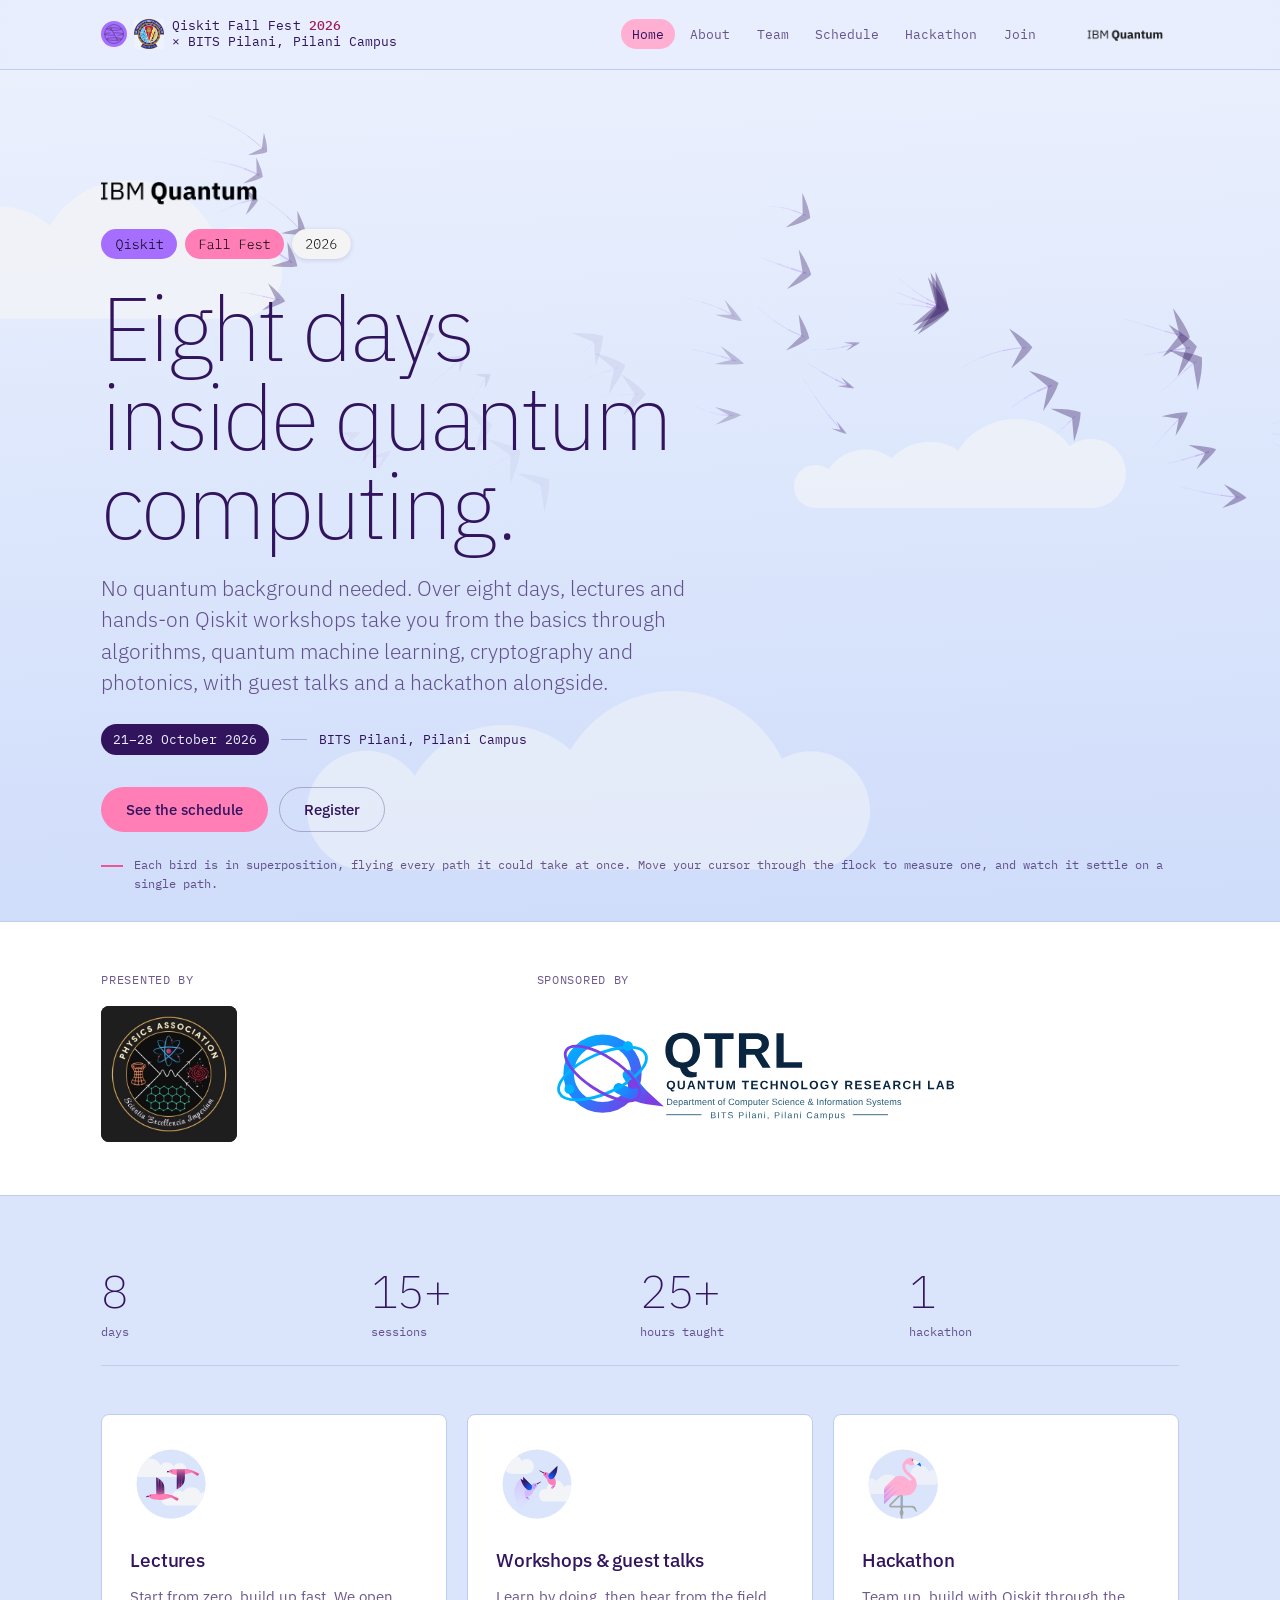
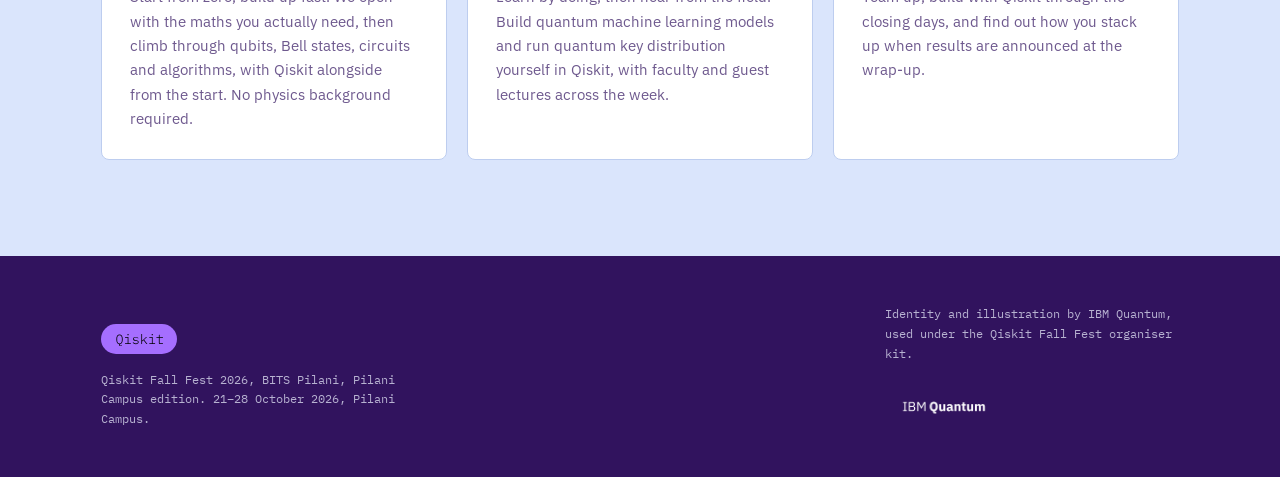
==== index.html @ a62cd5a9 "team grid" ====
<!DOCTYPE html>
<html lang="en">
<head>
  <meta charset="UTF-8">
  <meta name="viewport" content="width=device-width, initial-scale=1.0">
  <title>Qiskit Fall Fest 2026 — BITS Pilani, Pilani Campus, with IBM Quantum</title>
  <meta name="description" content="An eight-day quantum computing programme at BITS Pilani, Pilani Campus. 21–28 October 2026, part of Qiskit Fall Fest 2026 with IBM Quantum.">
  <link rel="icon" href="/stickers/pictogram-purple.svg">
  <link rel="preconnect" href="https://fonts.googleapis.com">
  <link rel="preconnect" href="https://fonts.gstatic.com" crossorigin>
  <link href="https://fonts.googleapis.com/css2?family=IBM+Plex+Sans:wght@200;300;400;500;600&family=IBM+Plex+Mono:wght@400;500&display=swap" rel="stylesheet">
  <link rel="stylesheet" href="style.css">
</head>
<body>

<header class="masthead">
  <div class="masthead-inner">
    <a class="wordmark" href="#" onclick="showTab('home');return false">
      <img src="/stickers/pictogram-purple.svg" alt="" class="wordmark-mark">
      <img src="/brand/bits-pilani-logo.png" alt="BITS Pilani, Pilani Campus" class="wordmark-bits-logo">
      <span class="wordmark-lockup">
        <span>Qiskit Fall Fest <b>2026</b></span>
        <span>× BITS Pilani, Pilani Campus</span>
      </span>
    </a>

    <nav class="tabs" id="tabs" aria-label="Sections">
      <button class="tab is-active" data-tab="home" onclick="showTab('home')">Home</button>
      <button class="tab" data-tab="about" onclick="showTab('about')">About</button>
      <button class="tab" data-tab="team" onclick="showTab('team')">Team</button>
      <button class="tab" data-tab="schedule" onclick="showTab('schedule')">Schedule</button>
      <button class="tab" data-tab="hackathon" onclick="showTab('hackathon')">Hackathon</button>
      <button class="tab" data-tab="join" onclick="showTab('join')">Join</button>
    </nav>

    <div class="masthead-end">
      <img src="/brand/ibm-quantum-dark.png" alt="IBM Quantum" class="ibm-logo">
      <button class="menu-toggle" id="menuToggle" aria-label="Open navigation" aria-expanded="false" onclick="toggleMenu()">
        <span></span><span></span><span></span>
      </button>
    </div>
  </div>
</header>

<main>

<!-- ─────────────  HOME  ───────────── -->
<section id="tab-home" class="tab-panel is-active">

  <div class="sky">
    <canvas id="flock" aria-hidden="true"></canvas>
    <img src="/stickers/cloud1.svg" alt="" class="cloud cloud-a">
    <img src="/stickers/cloud2.svg" alt="" class="cloud cloud-b">
    <img src="/stickers/cloud1.svg" alt="" class="cloud cloud-c">

    <div class="hero">
      <div class="hero-ibm-logo">
        <img src="/brand/ibm-quantum-dark.png" alt="IBM Quantum">
      </div>
      <div class="pill-row">
        <img src="/stickers/pill-qiskit-purple.svg" alt="Qiskit" class="pill-sticker">
        <img src="/stickers/pill-fallfest-magenta.svg" alt="Fall Fest" class="pill-sticker">
        <img src="/stickers/pill-2026.svg" alt="2026" class="pill-sticker pill-light">
      </div>

      <h1 class="hero-title">Eight days<br>inside quantum<br>computing.</h1>

      <p class="hero-lead">No quantum background needed. Over eight days, lectures and hands-on Qiskit workshops take you from the basics through algorithms, quantum machine learning, cryptography and photonics, with guest talks and a hackathon alongside.</p>

      <p class="hero-meta">
        <span class="date-range">21–28 October 2026</span>
        <span class="meta-sep"></span>
        BITS Pilani, Pilani Campus
      </p>

      <div class="hero-actions">
        <button class="btn btn-primary" onclick="showTab('schedule')">See the schedule</button>
        <button class="btn btn-ghost" onclick="showTab('join')">Register</button>
      </div>
    </div>

    <p class="flock-caption">
      <span class="flock-caption-key" aria-hidden="true"></span>
     Each bird is in superposition, flying every path it could take at once. Move your cursor through the flock to measure one, and watch it settle on a single path.
    </p>
  </div>

  <section class="partner-band" aria-label="Event partners">
    <div class="wrap partner-grid">
      <div class="partner">
        <p class="partner-label">Presented by</p>
        <div class="partner-physics-logo">
          <img src="/brand/physics-association.jpg" alt="Physics Association" loading="lazy">
        </div>
      </div>
      <div class="partner">
        <p class="partner-label">Sponsored by</p>
        <img class="partner-qtrl-logo" src="/brand/qtrl-logo.svg" alt="Quantum Technology Research Lab, BITS Pilani, Pilani Campus" loading="lazy">
      </div>
    </div>
  </section>

  <div class="wrap">
    <div class="counts">
      <div class="count"><b>8</b><span>days</span></div>
      <div class="count"><b>15+</b><span>sessions</span></div>
      <div class="count"><b>25+</b><span>hours taught</span></div>
      <div class="count"><b>1</b><span>hackathon</span></div>
    </div>

    <div class="strands">
      <article class="strand">
        <img src="/stickers/bird-pair.svg" alt="" class="strand-medallion">
        <h3>Lectures</h3>
        <p>Start from zero, build up fast. We open with the maths you actually need, then climb through qubits, Bell states, circuits and algorithms, with Qiskit alongside from the start. No physics background required.<p>

        </article>
      <article class="strand">
        <img src="/stickers/bird-hummingbirds.svg" alt="" class="strand-medallion">
        <h3>Workshops &amp; guest talks</h3>
        <p>Learn by doing, then hear from the field. Build quantum machine learning models and run quantum key distribution yourself in Qiskit, with faculty and guest lectures across the week.</p></article>
      <article class="strand">
        <img src="/stickers/bird-flamingo.svg" alt="" class="strand-medallion">
        <h3>Hackathon</h3>
        <p>Team up, build with Qiskit through the closing days, and find out how you stack up when results are announced at the wrap-up.</p>
      </article>
    </div>
  </div>
</section>

<!-- ─────────────  ABOUT  ───────────── -->
<section id="tab-about" class="tab-panel">
  <div class="wrap">
    <div class="page-head">
      <p class="eyebrow">About</p>
      <h2>A university-run week inside a global festival.</h2>
      <p class="page-lead">Qiskit Fall Fest is an annual season of student-run quantum computing events on campuses around the world, supported by IBM Quantum. This is the BITS Pilani, Pilani Campus edition.</p>
    </div>

    <div class="prose-duo">
      <article class="panel">
        <p class="panel-tag">The festival</p>
        <h3>What is Qiskit Fall Fest?</h3>
        <p>Every autumn, student organisers at universities around the world run their own quantum computing events, with support from IBM Quantum: workshops, lectures and hackathons built on shared teaching materials and a shared identity.</p>
        <p>There’s no single central event. Each campus designs its own programme, so ours is shaped around what BITS Pilani students want to learn and who’s here to teach it.</p>
      </article>

      <article class="panel">
        <p class="panel-tag">The host</p>
        <h3>Why Pilani</h3>
        <p>Quantum computing sits where physics, electronics and computer science meet, and so does our campus. The week is taught by students with hands-on Qiskit experience, alongside BITS faculty and guest speakers.<p>
        <p>It’s written for undergraduates who are new to quantum. We start from the prerequisites, so you don’t need a physics background. Basic Python helps, and that’s all you need.</p>
      </article>
    </div>

    <div class="syllabus">
      <p class="panel-tag">What the week covers</p>
      <h3>Six threads, in order</h3>
      <ul class="thread-list">
        <li><span class="thread-name">Foundations</span><span class="thread-detail"><strong>The toolkit, minus the intimidation:</strong> Linear algebra, probability and statistics, and the core ideas of quantum mechanics, taught from scratch, with Qiskit set up and ready to go.</span></li>
<li><span class="thread-name">Qubits</span><span class="thread-detail"><strong>Meet the qubit:</strong> Superposition, measurement and single-qubit gates, then entanglement through Bell states, with your first circuits built in Qiskit.</span></li>
<li><span class="thread-name">Circuits &amp; algorithms</span><span class="thread-detail"><strong>From gates to algorithms:</strong> Build multi-qubit circuits gate by gate, then see how interference delivers quantum speedups in Grover's search and other core algorithms.</span></li>
<li><span class="thread-name">Variational &amp; QML</span><span class="thread-detail"><strong>Where quantum meets machine learning:</strong> Train variational quantum circuits, learn how data is encoded into qubits, then build and test quantum classifiers in a hands-on QML workshop.</span></li>
<li><span class="thread-name">Cryptography</span><span class="thread-detail"><strong>From RSA to quantum-safe:</strong> Understand classical cryptography and why quantum computers threaten it, then implement BB84 quantum key distribution yourself and watch it catch an eavesdropper.</span></li>
<li><span class="thread-name">Photonics</span><span class="thread-detail"><strong>Computing with light:</strong> See how photons carry qubits, how beam splitters and interferometers perform quantum operations, and where photonic hardware and quantum networks are headed.</span></li>
      </ul>
    </div>

    <figure class="keyart">
      <img src="/illustrations/keyart-untitled.svg" alt="Qiskit Fall Fest 2026 key art: flat-illustrated birds in flight across a pale sky">
      <figcaption>Qiskit Fall Fest 2026 key art, IBM Quantum.</figcaption>
    </figure>
  </div>
</section>

<!-- ─────────────  TEAM  ───────────── -->
<section id="tab-team" class="tab-panel">
  <div class="wrap">
    <div class="page-head">
      <p class="eyebrow">Team</p>
      <h2>The people making Fall Fest happen.</h2>
      <p class="page-lead">Meet the student team behind Qiskit Fall Fest at BITS Pilani, Pilani Campus.</p>
    </div>

    <div class="team-grid" aria-label="Organising team">
      <article class="team-card">
        <div class="team-photo-frame"><img class="team-photo" src="/brand/team-gaurav-p-naidu.png" alt="Gaurav P. Naidu"></div>
        <div class="team-card-info"><h3>Gaurav P. Naidu</h3><a href="https://www.linkedin.com/in/gaurav-p-naidu/" target="_blank" rel="noopener noreferrer" aria-label="View Gaurav P. Naidu on LinkedIn">LinkedIn</a></div>
      </article>
      <article class="team-card">
        <div class="team-photo-frame"><img class="team-photo team-photo-portrait" src="/brand/team-shashank-yammanuru.png" alt="Shashank Yammanuru"></div>
        <div class="team-card-info"><h3>Shashank Yammanuru</h3><a href="https://www.linkedin.com/in/shashank-yammanuru/" target="_blank" rel="noopener noreferrer" aria-label="View Shashank Yammanuru on LinkedIn">LinkedIn</a></div>
      </article>
      <article class="team-card">
        <div class="team-photo-frame"><img class="team-photo" src="/brand/team-shreyash-jena.png" alt="Shreyash Jena"></div>
        <div class="team-card-info"><h3>Shreyash Jena</h3><a href="https://www.linkedin.com/in/shreyash-jena-a10ba02a9/" target="_blank" rel="noopener noreferrer" aria-label="View Shreyash Jena on LinkedIn">LinkedIn</a></div>
      </article>
      <article class="team-card">
        <div class="team-photo-frame"><img class="team-photo" src="/brand/team-aditya-singh.png" alt="Aditya Singh"></div>
        <div class="team-card-info"><h3>Aditya Singh</h3><a href="https://www.linkedin.com/in/aditya-singh-6b002026a/" target="_blank" rel="noopener noreferrer" aria-label="View Aditya Singh on LinkedIn">LinkedIn</a></div>
      </article>
      <article class="team-card">
        <div class="team-photo-frame"><img class="team-photo team-photo-soham" src="/brand/team-soham-punatar.png" alt="Soham Punatar"></div>
        <div class="team-card-info"><h3>Soham Punatar</h3><a href="https://www.linkedin.com/in/soham-punatar-161aa33b3/" target="_blank" rel="noopener noreferrer" aria-label="View Soham Punatar on LinkedIn">LinkedIn</a></div>
      </article>
      <article class="team-card">
        <div class="team-photo-frame"><img class="team-photo team-photo-pramit" src="/brand/team-pramit-p.jpeg" alt="Pramit P."></div>
        <div class="team-card-info"><h3>Pramit P.</h3><a href="https://www.linkedin.com/in/pramit-p-8404a4264/" target="_blank" rel="noopener noreferrer" aria-label="View Pramit P. on LinkedIn">LinkedIn</a></div>
      </article>
    </div>
  </div>
</section>

<!-- ─────────────  SCHEDULE  ───────────── -->
<section id="tab-schedule" class="tab-panel">
  <div class="wrap">
    <div class="page-head">
      <p class="eyebrow">Schedule</p>
      <h2>Eight days, 21 to 28 October.</h2>
    </div>

    <div class="legend">
      <span class="legend-item" data-kind="lecture">Lecture</span>
      <span class="legend-item" data-kind="workshop">Workshop</span>
      <span class="legend-item" data-kind="guest">Guest lecture</span>
      <span class="legend-item" data-kind="milestone">Milestone</span>
    </div>

    <ol class="days" id="days"></ol>

    <p class="footnote">Session times within each day will be published closer to the event. Total teaching time: 29 hours across 18 sessions.</p>
  </div>
</section>

<!-- ─────────────  HACKATHON  ───────────── -->
<section id="tab-hackathon" class="tab-panel">
  <div class="wrap">
    <div class="page-head">
      <p class="eyebrow">Hackathon</p>
      <h2>You build with what the week taught you.</h2>
      <p class="page-lead">The hackathon is the last thread of the programme, not a separate contest. It is briefed once the teaching is nearly done, and judged on the final day.</p>
    </div>

    <div class="hack-arc">
      <div class="arc-step">
        <h3 style="font-size: 1.75rem; font-weight: 700;">Briefing</h3>
      </div>
      <div class="arc-step">
        <h3 style="font-size: 1.75rem; font-weight: 700;">Build</h3>
      </div>
      <div class="arc-step">
        <h3 style="font-size: 1.75rem; font-weight: 700;">Results</h3>
      </div>
    </div>
<div class="readiness" style="display: flex; flex-direction: row; align-items: center; gap: 24px; width: 100%; box-sizing: border-box; background: #ffffff; border-radius: 12px; padding: 24px;">

  <img src="/stickers/tile-loop.svg" alt="" class="readiness-tile" style="width: 160px; height: auto; flex-shrink: 0;">
  
 <div class="readiness-body" style="padding: 0; flex-grow: 1;">
    <p class="tba" style="color: #2e1065; margin: 0; border-left: 4px solid #f43f5e; padding-left: 16px; font-size: 1.15rem; line-height: 1.5; font-weight: 350;">
      Team size, tracks and prizes are set by the organising committee and will be announced with the problem statements.
    </p>
  </div>
</div>
  </div>
</section>

<!-- ─────────────  JOIN  ───────────── -->
<section id="tab-join" class="tab-panel">
  <div class="wrap join-announcement">
    <p class="join-kicker">Join Qiskit Fall Fest 2026</p>
    <h2>Registrations<br><span>will open soon.</span></h2>
  </div>
</section>

</main>

<footer class="footer">
  <div class="wrap footer-inner">
    <div class="footer-block">
      <img src="/stickers/pill-qiskit-purple.svg" alt="Qiskit" class="footer-pill">
      <p>Qiskit Fall Fest 2026, BITS Pilani, Pilani Campus edition. 21–28 October 2026, Pilani Campus.</p>
    </div>
    <div class="footer-block footer-credit">
      <p>Identity and illustration by IBM Quantum, used under the Qiskit Fall Fest organiser kit.</p>
      <img src="/brand/ibm-quantum-dark.png" alt="IBM Quantum" class="footer-ibm">
    </div>
  </div>
</footer>

<script src="app.js"></script>
</body>
</html>
---- style.css ----
/* ============================================================
   Qiskit Fall Fest 2026 — BITS Pilani edition
   Palette and type taken from the official 2026 organiser kit:
   colours sampled from the key art SVGs, typefaces from
   Qiskit_Fall-Fest_2026_Template.pptx (IBM Plex Sans Light / Plex Mono).
   ============================================================ */

:root {
  /* sky */
  --sky-high:   #EBF0FD;
  --sky:        #DAE5FC;
  --haze:       #BDCDEF;
  --haze-deep:  #9DAEDE;
  /* ink */
  --ink:        #31135E;
  --ink-mid:    #4A1D8B;
  --ink-soft:   rgba(49, 19, 94, 0.70);
  --ink-faint:  rgba(49, 19, 94, 0.28);
  /* accents */
  --magenta:      #FF7EB6;
  --magenta-deep: #EE5396;
  --magenta-ink:  #9F1853;   /* Carbon magenta-70: AA-safe for small text */
  --magenta-pale: #FFAFD2;
  --purple:       #A56EFF;
  --purple-deep:  #8B3FFC;
  --purple-ink:   #6929C4;   /* Carbon purple-70: AA-safe for small text */
  --purple-pale:  #D4BBFF;
  --blue:         #0F62FE;
  --cloud:        #FFFFFF;
  --white:        #FFFFFF;

  --shell: 1180px;
  --gut: clamp(1.25rem, 4vw, 3.5rem);
  --tile-r: 8px;

  --sans: 'IBM Plex Sans', system-ui, sans-serif;
  --mono: 'IBM Plex Mono', ui-monospace, monospace;
}

* { box-sizing: border-box; }

html { scroll-behavior: smooth; }

body {
  margin: 0;
  min-height: 100vh;
  display: flex;
  flex-direction: column;
  font-family: var(--sans);
  font-weight: 400;
  font-size: clamp(0.975rem, 0.35vw + 0.9rem, 1.0625rem);
  line-height: 1.62;
  color: var(--ink);
  background: var(--sky);
  -webkit-font-smoothing: antialiased;
}

main { flex: 1 0 auto; }

img { max-width: 100%; display: block; }

:focus-visible {
  outline: 2px solid var(--ink);
  outline-offset: 3px;
}

.wrap {
  max-width: var(--shell);
  margin: 0 auto;
  padding: 0 var(--gut);
}

/* ── masthead ───────────────────────────────────────────── */

.masthead {
  position: sticky;
  top: 0;
  z-index: 40;
  background: rgba(235, 240, 253, 0.82);
  backdrop-filter: blur(10px);
  border-bottom: 1px solid var(--haze);
}

.masthead-inner {
  max-width: var(--shell);
  margin: 0 auto;
  padding: 0.85rem var(--gut);
  display: flex;
  align-items: center;
  gap: 1.5rem;
}

.wordmark {
  display: flex;
  align-items: center;
  gap: 0.45rem;
  text-decoration: none;
  color: var(--ink);
  min-width: 0;
}
.wordmark-mark { width: 26px; height: 26px; flex-shrink: 0; }
.wordmark-bits-logo {
  width: 30px;
  height: 30px;
  object-fit: contain;
  mix-blend-mode: multiply;
  flex-shrink: 0;
}
.wordmark-lockup {
  display: flex;
  flex-direction: column;
  font-family: var(--mono);
  font-size: 0.8125rem;
  letter-spacing: 0.005em;
  line-height: 1.25;
}
.wordmark-lockup > span { white-space: nowrap; }
.wordmark-lockup b { font-weight: 500; color: var(--magenta-ink); }

.tabs {
  display: flex;
  gap: 0.25rem;
  margin-left: auto;
}

.tab {
  appearance: none;
  border: 0;
  background: none;
  font-family: var(--mono);
  font-size: 0.8125rem;
  color: var(--ink-soft);
  padding: 0.4rem 0.7rem;
  border-radius: 100px;
  cursor: pointer;
  transition: color 0.16s, background-color 0.16s;
}
.tab:hover { color: var(--ink); background: rgba(165, 110, 255, 0.13); }
.tab.is-active { color: var(--ink); background: var(--magenta-pale); }

.masthead-end {
  display: flex;
  align-items: center;
  gap: 1rem;
  flex-shrink: 0;
}
.ibm-logo { width: 108px; opacity: 0.9; }

.menu-toggle {
  display: none;
  width: 40px; height: 40px;
  border: 1px solid var(--haze);
  border-radius: 100px;
  background: var(--white);
  cursor: pointer;
  padding: 0;
  align-items: center;
  justify-content: center;
  flex-direction: column;
  gap: 4px;
}
.menu-toggle span {
  display: block;
  width: 15px; height: 1.5px;
  background: var(--ink);
  transition: transform 0.2s, opacity 0.2s;
}
.menu-toggle[aria-expanded="true"] span:nth-child(1) { transform: translateY(5.5px) rotate(45deg); }
.menu-toggle[aria-expanded="true"] span:nth-child(2) { opacity: 0; }
.menu-toggle[aria-expanded="true"] span:nth-child(3) { transform: translateY(-5.5px) rotate(-45deg); }

/* ── tab panels ─────────────────────────────────────────── */

.tab-panel { display: none; }
.tab-panel.is-active { display: block; animation: panel-in 0.42s cubic-bezier(0.2, 0.7, 0.3, 1) both; }

@keyframes panel-in {
  from { opacity: 0; transform: translateY(14px); }
  to   { opacity: 1; transform: none; }
}

/* ── the sky (hero) ─────────────────────────────────────── */

.sky {
  position: relative;
  min-height: min(88vh, 820px);
  display: flex;
  flex-direction: column;
  justify-content: flex-end;
  overflow: hidden;
  background: linear-gradient(178deg, var(--sky-high) 0%, var(--sky) 58%, #CFDCFA 100%);
  border-bottom: 1px solid var(--haze);
}

#flock {
  position: absolute;
  inset: 0;
  width: 100%;
  height: 100%;
  z-index: 1;
}

.cloud {
  position: absolute;
  z-index: 0;
  opacity: 0.85;
  pointer-events: none;
  animation: drift 68s linear infinite;
}
.cloud-a { width: 34%; top: 13%;   left: -12%; }
.cloud-b { width: 26%; top: 41%;   left: 62%;  animation-duration: 95s; animation-delay: -30s; opacity: 0.7; }
.cloud-c { width: 44%; bottom: 6%; left: 24%;  animation-duration: 120s; animation-delay: -60s; opacity: 0.55; }

@keyframes drift {
  from { transform: translateX(-8vw); }
  to   { transform: translateX(112vw); }
}

.hero {
  position: relative;
  z-index: 3;
  max-width: var(--shell);
  width: 100%;
  margin: 0 auto;
  padding: 7rem var(--gut) 1.5rem;
}

.hero-ibm-logo {
  position: relative;
  width: 156px;
  height: 23px;
  margin-bottom: 1.5rem;
  overflow: hidden;
}
.hero-ibm-logo img {
  position: absolute;
  top: -34px;
  left: -35px;
  width: 225px;
  max-width: none;
}

.pill-row {
  display: flex;
  align-items: center;
  gap: 0.5rem;
  margin-bottom: 1.6rem;
}
.pill-sticker { height: 30px; width: auto; }
.pill-light { filter: drop-shadow(0 1px 2px rgba(49, 19, 94, 0.16)); }

.hero-title {
  font-size: clamp(2.65rem, 7vw, 5.75rem);
  font-weight: 200;
  line-height: 0.99;
  letter-spacing: -0.033em;
  margin: 0 0 1.4rem;
  max-width: 15ch;
}

.hero-lead {
  font-size: clamp(1.0625rem, 0.6vw + 0.95rem, 1.3125rem);
  font-weight: 300;
  line-height: 1.5;
  color: var(--ink-soft);
  max-width: 46ch;
  margin: 0 0 1.6rem;
}

.hero-meta {
  display: flex;
  align-items: center;
  gap: 0.75rem;
  flex-wrap: wrap;
  font-family: var(--mono);
  font-size: 0.8125rem;
  color: var(--ink);
  margin: 0 0 2rem;
}
.date-range {
  background: var(--ink);
  color: var(--sky-high);
  padding: 0.3rem 0.75rem;
  border-radius: 100px;
}
.meta-sep {
  width: 26px; height: 1px;
  background: var(--haze-deep);
}

.hero-actions { display: flex; gap: 0.7rem; flex-wrap: wrap; }

.btn {
  appearance: none;
  font-family: var(--sans);
  font-size: 0.9375rem;
  font-weight: 500;
  padding: 0.75rem 1.5rem;
  border-radius: 100px;
  cursor: pointer;
  transition: transform 0.15s, background-color 0.18s, border-color 0.18s;
  border: 1px solid transparent;
}
.btn:active { transform: translateY(1px); }

.btn-primary { background: var(--magenta); color: var(--ink); }
.btn-primary:hover { background: var(--magenta-ink); color: var(--white); }

.btn-ghost { background: transparent; color: var(--ink); border-color: var(--ink-faint); }
.btn-ghost:hover { border-color: var(--ink); background: rgba(255,255,255,0.5); }

/* the signature, labelled */
.flock-caption {
  position: relative;
  z-index: 3;
  max-width: var(--shell);
  width: 100%;
  margin: 0 auto;
  padding: 0 var(--gut) 1.75rem;
  display: flex;
  align-items: flex-start;
  gap: 0.7rem;
  font-family: var(--mono);
  font-size: 0.75rem;
  line-height: 1.55;
  color: var(--ink-soft);
  max-width: min(var(--shell), 100%);
}
.flock-caption-key {
  flex: 0 0 auto;
  margin-top: 0.55rem;
  width: 22px; height: 2px;
  background: var(--magenta-deep);
}

/* ── event partners ─────────────────────────────────────── */

.partner-band {
  background: var(--white);
  border-bottom: 1px solid var(--haze);
}
.partner-grid {
  display: grid;
  grid-template-columns: minmax(0, 0.7fr) minmax(0, 1.3fr);
  gap: clamp(2rem, 7vw, 6rem);
  align-items: start;
  padding-top: 3rem;
  padding-bottom: 3rem;
}
.partner-label {
  margin: 0 0 1rem;
  font-family: var(--mono);
  font-size: 0.75rem;
  letter-spacing: 0.06em;
  text-transform: uppercase;
  color: var(--ink-soft);
}
.partner-physics-logo {
  width: 136px;
  height: 136px;
  overflow: hidden;
  border-radius: var(--tile-r);
  background: #1e1e1e;
}
.partner-physics-logo img {
  width: 100%;
  height: 100%;
  max-width: none;
  object-fit: cover;
  transform: scale(1.25);
}
.partner-qtrl-logo {
  width: min(100%, 470px);
  height: auto;
}

/* ── real counts ────────────────────────────────────────── */

.counts {
  display: grid;
  grid-template-columns: repeat(4, 1fr);
  border-bottom: 1px solid var(--haze);
  margin-top: 4.5rem;
}
.count { padding: 0 0 1.5rem; }
.count b {
  display: block;
  font-size: clamp(2.25rem, 3.6vw, 3.4rem);
  font-weight: 200;
  letter-spacing: -0.03em;
  line-height: 1;
  color: var(--ink);
}
.count span {
  display: block;
  font-family: var(--mono);
  font-size: 0.75rem;
  color: var(--ink-soft);
  margin-top: 0.5rem;
}

/* ── strands ────────────────────────────────────────────── */

.strands {
  display: grid;
  grid-template-columns: repeat(3, 1fr);
  gap: 1.25rem;
  padding: 3rem 0 6rem;
}

.strand {
  background: var(--cloud);
  border: 1px solid var(--haze);
  border-radius: var(--tile-r);
  padding: 1.75rem;
}
.strand-medallion { width: 82px; height: 82px; margin-bottom: 1.25rem; }
.strand h3 {
  font-size: 1.1875rem;
  font-weight: 500;
  margin: 0 0 0.6rem;
  letter-spacing: -0.008em;
}
.strand p { margin: 0; color: var(--ink-soft); font-size: 0.9375rem; }

/* ── page heads (inner tabs) ────────────────────────────── */

.page-head {
  padding: clamp(3.5rem, 7vw, 6rem) 0 clamp(2rem, 3.5vw, 3rem);
  max-width: 62ch;
}
.eyebrow {
  font-family: var(--mono);
  font-size: 1.25rem;
  color: var(--magenta-ink);
  margin: 0 0 1rem;
}
.page-head h2 {
  font-size: clamp(1.95rem, 3.9vw, 3.15rem);
  font-weight: 200;
  line-height: 1.06;
  letter-spacing: -0.028em;
  margin: 0 0 1.1rem;
}
.page-lead {
  font-size: clamp(1rem, 0.4vw + 0.92rem, 1.1875rem);
  font-weight: 300;
  color: var(--ink-soft);
  margin: 0;
  max-width: 54ch;
}

/* ── panels ─────────────────────────────────────────────── */

.panel {
  background: var(--cloud);
  border: 1px solid var(--haze);
  border-radius: var(--tile-r);
  padding: clamp(1.5rem, 2.5vw, 2.25rem);
}
.panel-tag {
  font-family: var(--mono);
  font-size: 0.75rem;
  color: var(--purple-ink);
  margin: 0 0 0.9rem;
}
.panel h3, .syllabus h3, .readiness h3 {
  font-size: 1.3125rem;
  font-weight: 500;
  letter-spacing: -0.012em;
  margin: 0 0 0.9rem;
}
.panel p { color: var(--ink-soft); margin: 0 0 0.9rem; }
.panel p:last-child { margin-bottom: 0; }

.prose-duo {
  display: grid;
  grid-template-columns: 1fr 1fr;
  gap: 1.25rem;
  align-items: start;
}

/* ── team ───────────────────────────────────────────────

.team-grid {
  display: grid;
  grid-template-columns: repeat(3, minmax(0, 1fr));
  gap: 1.25rem;
  padding-bottom: 6rem;
  align-items: start;
}
.team-card {
  overflow: hidden;
  background: var(--cloud);
  border: 1px solid var(--haze);
  border-radius: var(--tile-r);
}
.team-photo-frame {
  width: 100%;
  aspect-ratio: 4 / 5;
  overflow: hidden;
  background: linear-gradient(135deg, #EEF2FE, #D8E3FB);
}
.team-photo {
  display: grid;
  width: 100%;
  height: 100%;
  place-items: center;
  object-fit: cover;
  object-position: center;
  color: var(--ink);
  font-family: var(--mono);
  font-size: clamp(1.5rem, 4vw, 2.25rem);
  font-weight: 500;
  letter-spacing: 0.08em;
  background:
    radial-gradient(circle at 50% 32%, var(--purple-pale) 0 20%, transparent 20.5%),
    radial-gradient(ellipse at 50% 114%, var(--magenta-pale) 0 42%, transparent 42.5%),
    linear-gradient(135deg, #EEF2FE, #D8E3FB);
}
.team-photo-portrait { object-position: center 15%; }
.team-photo-soham { object-position: right center; }
.team-photo-pramit { object-position: center 30%; }
.team-card-info {
  display: flex;
  flex-direction: column;
  align-items: flex-start;
  gap: 0.7rem;
  padding: 1.1rem 1.15rem 1.2rem;
}
.team-card h3 {
  margin: 0;
  font-size: 1.0625rem;
  font-weight: 500;
  line-height: 1.25;
}
.team-card-info a {
  display: inline-flex;
  align-items: center;
  min-height: 2.75rem;
  color: var(--blue);
  font-family: var(--sans);
  font-size: 0.8125rem;
  font-weight: 500;
  line-height: 1.25;
  text-decoration: underline;
  text-underline-offset: 0.2em;
  white-space: nowrap;
  transition: color 0.16s;
}
.team-card-info a:hover {
  color: var(--ink-mid);
} */
/* ── team ─────────────────────────────────────────────── */

.team-grid {
  display: grid;
  grid-template-columns: repeat(3, minmax(0, 1fr));
  gap: 1.25rem;
  padding-bottom: 6rem;
  /* Removed align-items: start so cards in the same row naturally match height */
}

.team-card {
  display: flex;
  flex-direction: column;
  overflow: hidden;
  background: var(--cloud);
  border: 1px solid var(--haze);
  border-radius: var(--tile-r);
  height: 100%; /* Ensures equal card height in every row */
}

.team-photo-frame {
  width: 100%;
  aspect-ratio: 4 / 5;
  overflow: hidden;
  background: linear-gradient(135deg, #EEF2FE, #D8E3FB);
  flex-shrink: 0;
}

.team-photo {
  display: block; /* Changed from grid to block for image tags */
  width: 100%;
  height: 100%;
  object-fit: cover;
  object-position: center;
}

.team-photo-portrait { object-position: center 15%; }
.team-photo-soham { object-position: right center; }
.team-photo-pramit { object-position: center 30%; }

.team-card-info {
  display: flex;
  flex-direction: column;
  align-items: flex-start;
  gap: 0.5rem;
  padding: 1.1rem 1.15rem 1.2rem;
  flex-grow: 1; /* Pushes card content to fill remaining space cleanly */
}

.team-card h3 {
  margin: 0;
  font-size: 1.0625rem;
  font-weight: 500;
  line-height: 1.25;
}

.team-card-info a {
  display: inline-flex;
  align-items: center;
  min-height: auto; /* Removed 2.75rem to avoid unnecessary whitespace under links */
  margin-top: auto; /* Keeps the LinkedIn link pinned cleanly to the bottom of the card */
  color: var(--blue);
  font-family: var(--sans);
  font-size: 0.8125rem;
  font-weight: 500;
  line-height: 1.25;
  text-decoration: underline;
  text-underline-offset: 0.2em;
  white-space: nowrap;
  transition: color 0.16s;
}

.team-card-info a:hover {
  color: var(--ink-mid);
}
/* ── syllabus threads ──────────────────────────────────── */

.syllabus { padding: 4rem 0 0; }
.thread-list {
  list-style: none;
  margin: 1.5rem 0 0;
  padding: 0;
  border-top: 1px solid var(--haze);
}
.thread-list li {
  display: grid;
  grid-template-columns: 15rem 1fr;
  gap: 1.5rem;
  padding: 1.1rem 0;
  border-bottom: 1px solid var(--haze);
  align-items: baseline;
}
.thread-name { font-weight: 500; }
.thread-detail { color: var(--ink-soft); font-size: 0.9375rem; }

/* ── key art ───────────────────────────────────────────── */

.keyart { margin: 4.5rem 0 6rem; }
.keyart img {
  width: 100%;
  border-radius: var(--tile-r);
  border: 1px solid var(--haze);
}
.keyart figcaption {
  font-family: var(--mono);
  font-size: 0.75rem;
  color: var(--ink-soft);
  margin-top: 0.8rem;
}

/* ── schedule ──────────────────────────────────────────── */

.legend {
  display: flex;
  flex-wrap: wrap;
  gap: 1.25rem;
  padding-bottom: 1.5rem;
}
.legend-item {
  font-family: var(--mono);
  font-size: 0.75rem;
  color: var(--ink-soft);
  display: flex;
  align-items: center;
  gap: 0.45rem;
}
.legend-item::before {
  content: '';
  width: 11px; height: 11px;
  border-radius: 2px;
  background: var(--purple-pale);
}
.legend-item[data-kind="workshop"]::before  { background: var(--magenta-pale); }
.legend-item[data-kind="guest"]::before      { background: var(--blue); }
.legend-item[data-kind="milestone"]::before  { background: var(--ink); }

.days {
  list-style: none;
  margin: 0;
  padding: 0;
  border-top: 1px solid var(--haze);
}

.day {
  display: grid;
  grid-template-columns: 3.25rem 7.5rem 1fr;
  gap: 1.25rem;
  align-items: center;
  padding: 1.1rem 0;
  border-bottom: 1px solid var(--haze);
}

.day-n {
  font-family: var(--mono);
  font-size: 0.8125rem;
  color: var(--ink-soft);
}
.day-date { font-family: var(--mono); font-size: 0.8125rem; }
.day-date b { display: block; font-weight: 500; }
.day-date span { color: var(--ink-soft); }

.day-bar {
  display: flex;
  gap: 3px;
  align-items: stretch;
  min-height: 54px;
}

.block {
  border-radius: 3px;
  padding: 0.45rem 0.7rem;
  display: flex;
  flex-direction: column;
  justify-content: center;
  gap: 0.15rem;
  min-width: 0;
  overflow: hidden;
  transition: filter 0.16s;
}
.block:hover { filter: brightness(1.06) saturate(1.1); }
.block-name {
  font-size: 0.8125rem;
  font-weight: 500;
  line-height: 1.25;
  white-space: nowrap;
  overflow: hidden;
  text-overflow: ellipsis;
}
.block-hrs { font-family: var(--mono); font-size: 0.6875rem; opacity: 0.85; }

.block[data-kind="lecture"]   { background: var(--purple-pale);  color: var(--ink); }
.block[data-kind="workshop"]  { background: var(--magenta-pale); color: var(--ink); }
.block[data-kind="guest"]     { background: var(--blue);         color: var(--white); }
.block[data-kind="milestone"] { background: var(--ink);          color: var(--sky-high); }

.footnote {
  font-family: var(--mono);
  font-size: 0.75rem;
  color: var(--ink-soft);
  padding: 1.5rem 0 6rem;
  max-width: 60ch;
}

/* ── hackathon ─────────────────────────────────────────── */

.hack-arc {
  display: grid;
  grid-template-columns: repeat(3, 1fr);
  gap: 1.25rem;
}
.arc-step {
  border-top: 2px solid var(--magenta);
  padding-top: 1.1rem;
}
.arc-step:nth-child(2) { border-top-color: var(--purple); }
.arc-step:nth-child(3) { border-top-color: var(--ink); }
.arc-when {
  font-family: var(--mono);
  font-size: 0.75rem;
  color: var(--ink-soft);
  margin: 0 0 0.7rem;
}
.arc-step h3 {
  font-size: 1.25rem;
  font-weight: 500;
  margin: 0 0 0.5rem;
}
.arc-step p { margin: 0; color: var(--ink-soft); font-size: 0.9375rem; }

.readiness {
  display: grid;
  grid-template-columns: 148px 1fr;
  gap: clamp(1.5rem, 3vw, 2.5rem);
  align-items: start;
  background: var(--cloud);
  border: 1px solid var(--haze);
  border-radius: var(--tile-r);
  padding: clamp(1.5rem, 2.5vw, 2.25rem);
  margin: 4rem 0 6rem;
}
.readiness-tile { width: 100%; border-radius: 6px; }
.readiness-body p { color: var(--ink-soft); margin: 0 0 0.9rem; }
.readiness-body p:last-child { margin-bottom: 0; }
.tba {
  border-left: 2px solid var(--magenta);
  padding-left: 0.9rem;
  font-size: 0.9375rem;
}

/* ── join ──────────────────────────────────────────────── */

.join-announcement {
  min-height: calc(100svh - 4.25rem);
  display: flex;
  flex-direction: column;
  justify-content: center;
  padding-top: 5rem;
  padding-bottom: 6rem;
}
.join-kicker {
  display: flex;
  align-items: center;
  gap: 0.75rem;
  margin: 0 0 1.5rem;
  font-family: var(--mono);
  font-size: 0.8125rem;
  color: var(--purple-ink);
}
.join-kicker::before {
  content: '';
  width: 2rem;
  height: 2px;
  background: var(--magenta-deep);
}
.join-announcement h2 {
  margin: 0;
  font-size: clamp(3.25rem, 8.5vw, 7rem);
  font-weight: 200;
  line-height: 1.02;
  letter-spacing: -0.035em;
}
.join-announcement h2 span { color: var(--magenta-ink); }


/* ── footer ────────────────────────────────────────────── */

.footer {
  background: var(--ink);
  color: var(--sky-high);
  padding: 3rem 0;
}
.footer-inner {
  display: flex;
  justify-content: space-between;
  align-items: flex-end;
  gap: 2rem;
  flex-wrap: wrap;
}
.footer-block p {
  font-family: var(--mono);
  font-size: 0.75rem;
  line-height: 1.65;
  margin: 0;
  color: rgba(235, 240, 253, 0.72);
  max-width: 42ch;
}
.footer-pill { height: 30px; width: auto; margin-bottom: 1rem; }
.footer-credit {
  display: flex;
  flex-direction: column;
  align-items: flex-start;
}
.footer-ibm {
  width: 118px;
  margin: 1.25rem 0 0;
  filter: invert(1) brightness(1.6);
}

/* ── responsive ────────────────────────────────────────── */

@media (max-width: 940px) {
  .strands, .hack-arc { grid-template-columns: 1fr 1fr; }
  .team-grid { grid-template-columns: repeat(2, minmax(0, 1fr)); }
  .prose-duo { grid-template-columns: 1fr; }
  .counts { grid-template-columns: 1fr 1fr; gap: 1.5rem 1rem; }
  .day { grid-template-columns: 4.25rem 1fr; row-gap: 0.75rem; }
  .day-bar { grid-column: 1 / -1; }
  .thread-list li { grid-template-columns: 1fr; gap: 0.3rem; }
}

@media (max-width: 620px) {
  .day-bar { flex-wrap: wrap; min-height: 0; }
  .block { flex: 1 1 100% !important; min-height: 46px; }
}

@media (max-width: 760px) {
  .partner-grid { grid-template-columns: 1fr; gap: 2rem; padding-top: 2.5rem; padding-bottom: 2.5rem; }
  .partner-physics-logo { width: 116px; height: 116px; }
  .ibm-logo { display: none; }
  .menu-toggle { display: flex; }
  .masthead-end { margin-left: auto; }
  .wordmark-lockup { font-size: clamp(0.6875rem, 3vw, 0.8125rem); }
  .tabs {
    position: absolute;
    top: 100%; left: 0; right: 0;
    flex-direction: column;
    gap: 0;
    background: var(--sky-high);
    border-bottom: 1px solid var(--haze);
    padding: 0.5rem var(--gut) 1rem;
    display: none;
  }
  .tabs.is-open { display: flex; }
  .tab { text-align: left; border-radius: 4px; padding: 0.7rem; font-size: 0.9375rem; }
  .strands, .hack-arc { grid-template-columns: 1fr; }
  .readiness { grid-template-columns: 1fr; }
  .readiness-tile { width: 130px; }
  .sky { min-height: 92vh; }
  .hero { padding-top: 4.5rem; }
  .cloud-a, .cloud-b, .cloud-c { width: 62%; }
  .wordmark-bits-logo { width: 28px; height: 28px; }

}

@media (max-width: 350px) {
  .masthead-inner { gap: 0.75rem; }
  .wordmark { gap: 0.3rem; }
  .wordmark-lockup > span:last-child { white-space: normal; }
}

@media (min-width: 761px) and (max-width: 1080px) {
  .ibm-logo { display: none; }
  .menu-toggle { display: flex; }
  .masthead-inner { position: relative; }
  .masthead-end { margin-left: auto; }
  .tabs {
    position: absolute;
    top: 100%; left: 0; right: 0;
    flex-direction: column;
    gap: 0;
    margin-left: 0;
    background: var(--sky-high);
    border-bottom: 1px solid var(--haze);
    padding: 0.5rem var(--gut) 1rem;
    display: none;
  }
  .tabs.is-open { display: flex; }
  .tab { text-align: left; border-radius: 4px; padding: 0.7rem; font-size: 0.9375rem; }
}

@media (prefers-reduced-motion: reduce) {
  html { scroll-behavior: auto; }
  .cloud { animation: none; }
  .tab-panel.is-active { animation: none; }
  .btn:active { transform: none; }
}
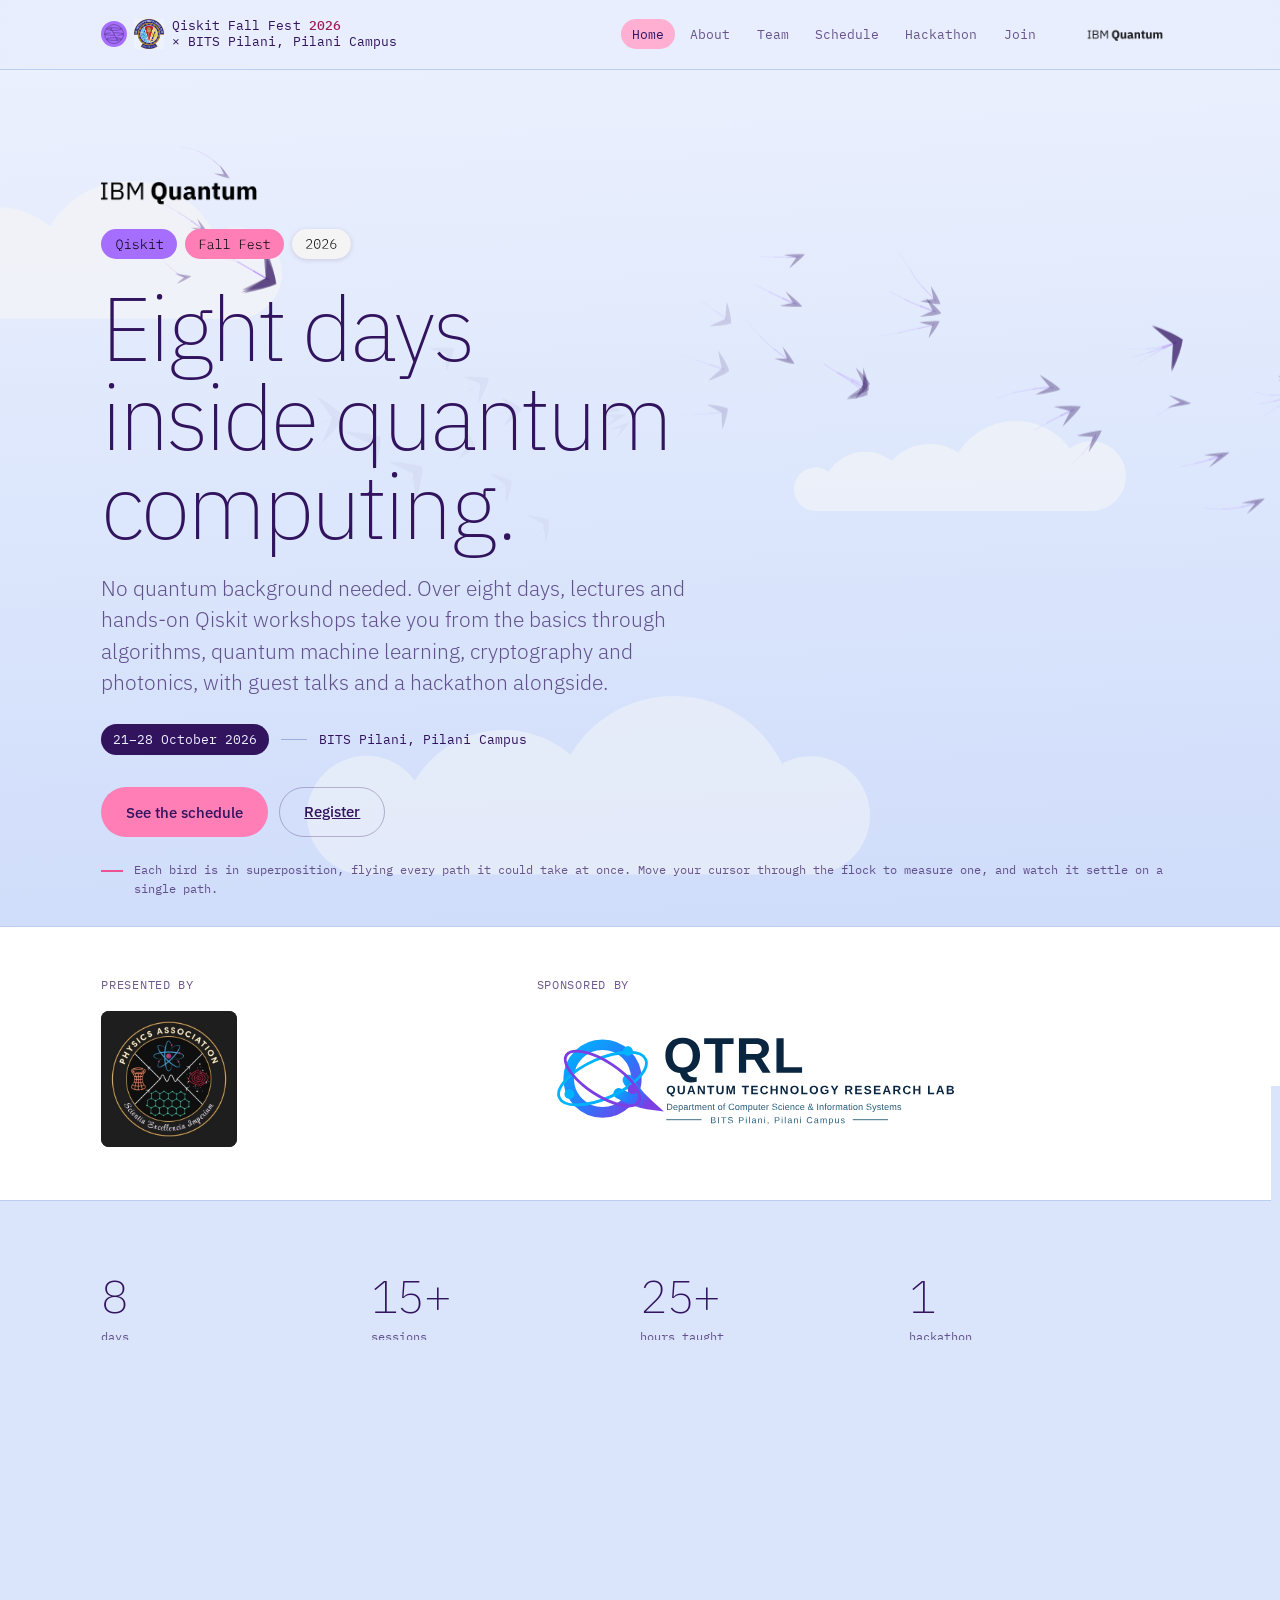
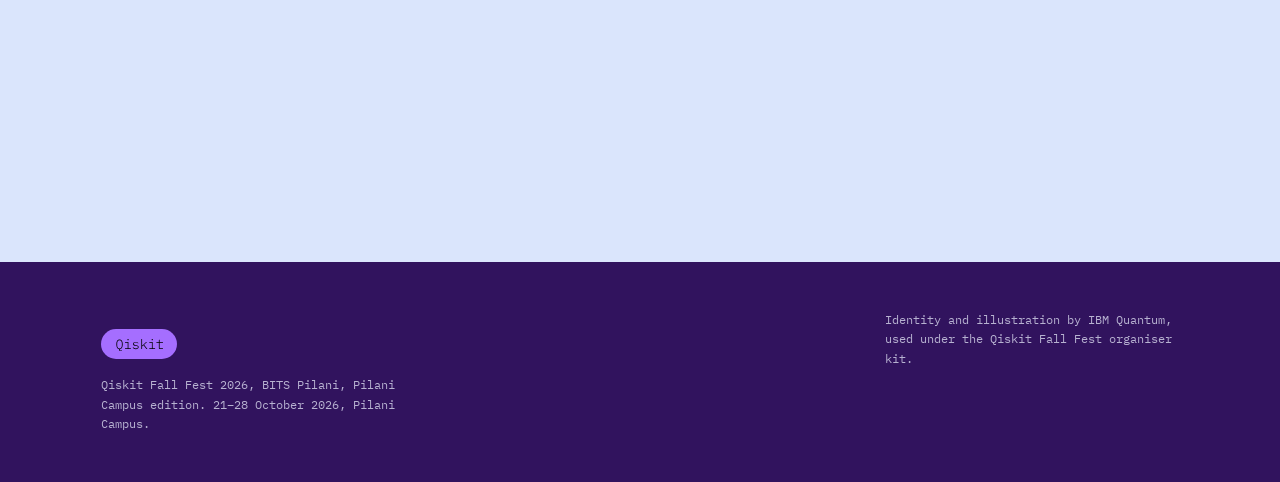
==== commit 7813b322: "team grid" ====
--- a/index.html
+++ b/index.html
@@ -75,7 +75,7 @@
 
       <div class="hero-actions">
         <button class="btn btn-primary" onclick="showTab('schedule')">See the schedule</button>
-        <button class="btn btn-ghost" onclick="showTab('join')">Register</button>
+        <a class="btn btn-ghost" href="https://forms.gle/sWAQE7b3iK9d22uZ6" target="_blank" rel="noopener noreferrer">Register</a>
       </div>
     </div>
 
@@ -269,7 +269,11 @@
 <section id="tab-join" class="tab-panel">
   <div class="wrap join-announcement">
     <p class="join-kicker">Join Qiskit Fall Fest 2026</p>
-    <h2>Registrations<br><span>will open soon.</span></h2>
+    <h2>Registrations<br><span>are open.</span></h2>
+    <p class="page-lead">Fill in the form to reserve your seat. We'll share the setup guide and updates in the WhatsApp group.</p>
+    <div class="hero-actions">
+      <a class="btn btn-primary" href="https://forms.gle/sWAQE7b3iK9d22uZ6" target="_blank" rel="noopener noreferrer">Register now</a>
+    </div>
   </div>
 </section>
 
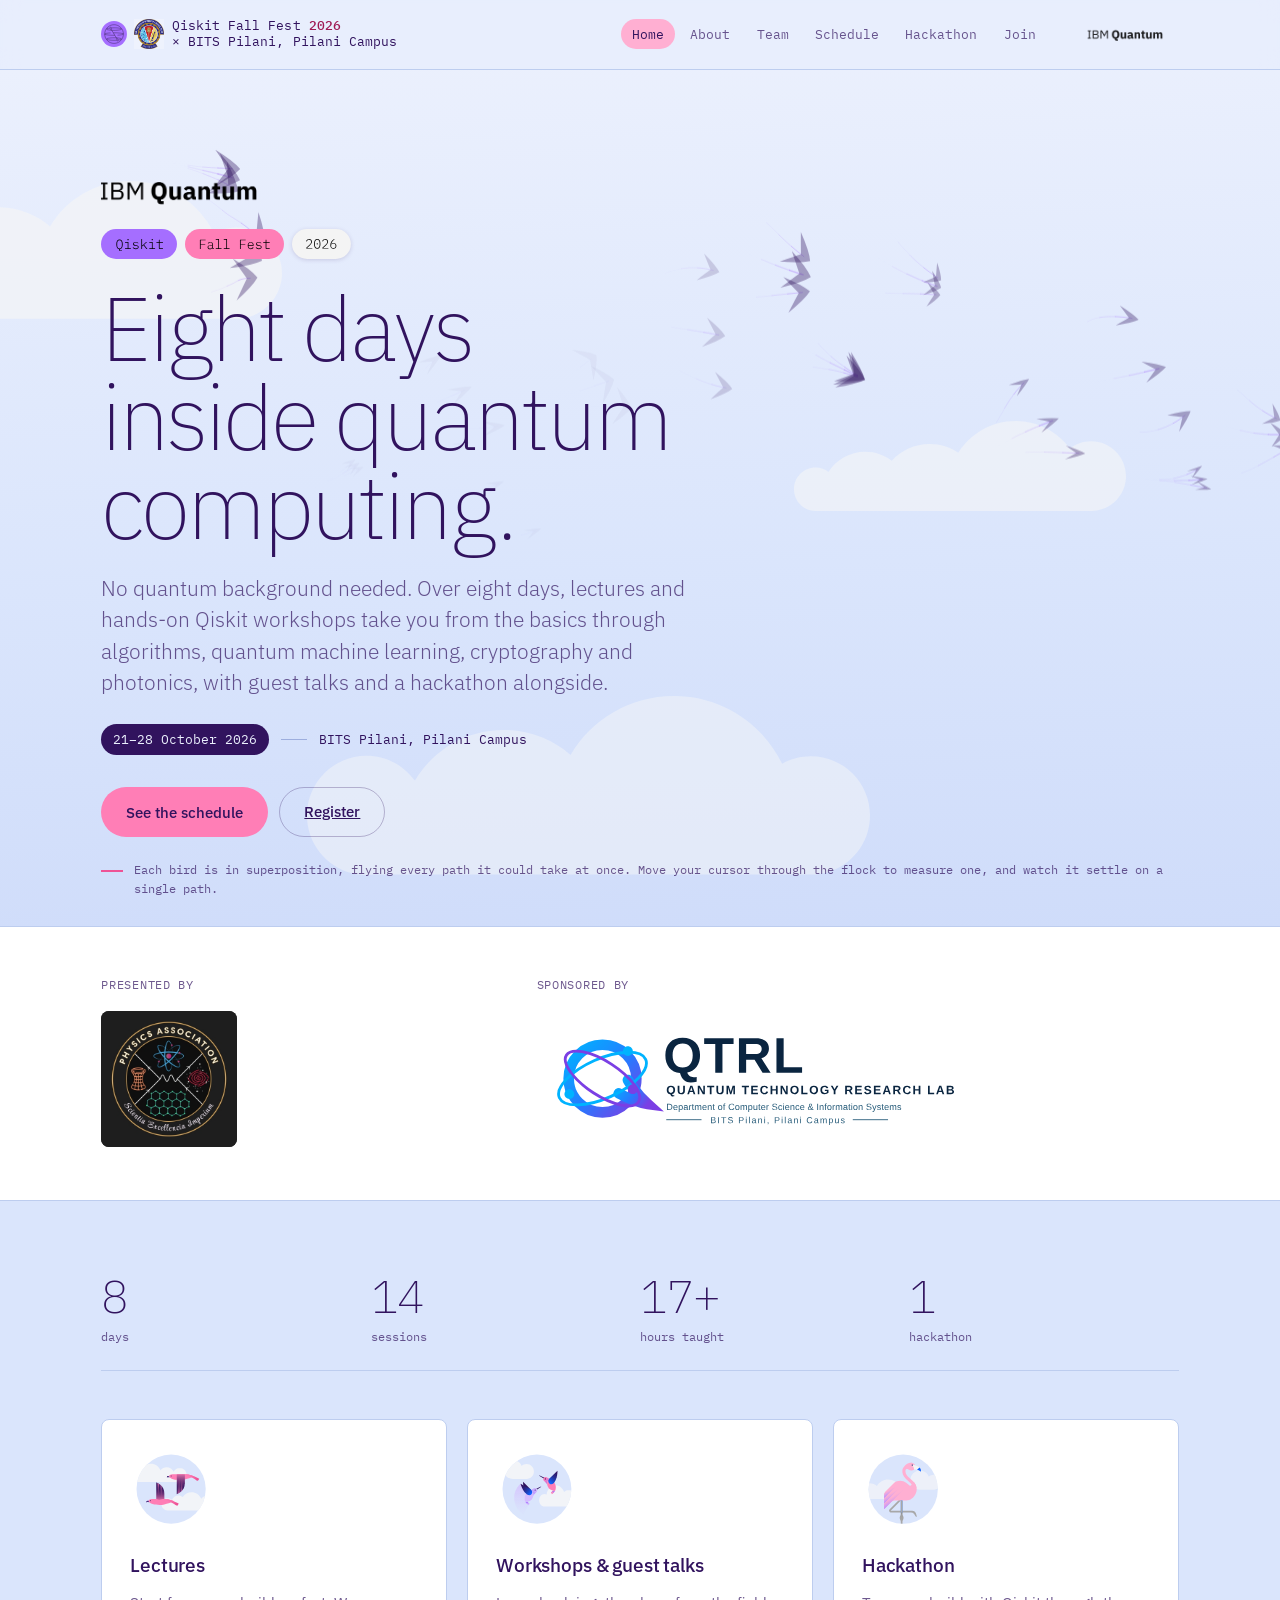
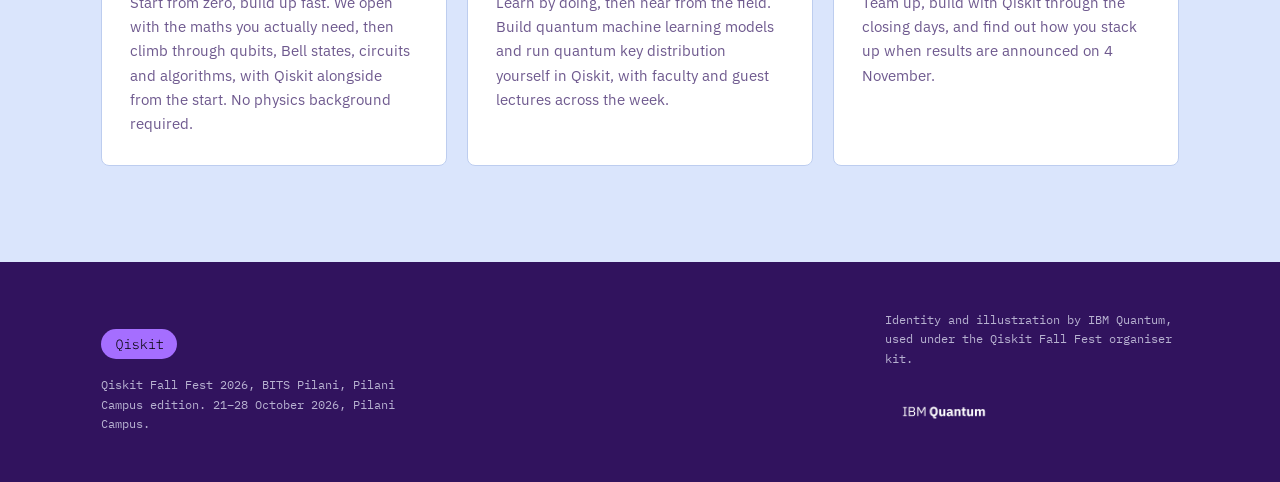
==== commit 3b43cb09: "team grid" ====
--- a/index.html
+++ b/index.html
@@ -103,8 +103,8 @@
   <div class="wrap">
     <div class="counts">
       <div class="count"><b>8</b><span>days</span></div>
-      <div class="count"><b>15+</b><span>sessions</span></div>
-      <div class="count"><b>25+</b><span>hours taught</span></div>
+      <div class="count"><b>14</b><span>sessions</span></div>
+      <div class="count"><b>17+</b><span>hours taught</span></div>
       <div class="count"><b>1</b><span>hackathon</span></div>
     </div>
 
@@ -122,7 +122,7 @@
       <article class="strand">
         <img src="/stickers/bird-flamingo.svg" alt="" class="strand-medallion">
         <h3>Hackathon</h3>
-        <p>Team up, build with Qiskit through the closing days, and find out how you stack up when results are announced at the wrap-up.</p>
+        <p>Team up, build with Qiskit through the closing days, and find out how you stack up when results are announced on 4 November.</p>
       </article>
     </div>
   </div>
@@ -228,7 +228,7 @@
 
     <ol class="days" id="days"></ol>
 
-    <p class="footnote">Session times within each day will be published closer to the event. Total teaching time: 29 hours across 18 sessions.</p>
+    <p class="footnote">Venue and any remaining timings are shared in the WhatsApp group. <span id="schedule-total"></span></p>
   </div>
 </section>
 
@@ -238,7 +238,7 @@
     <div class="page-head">
       <p class="eyebrow">Hackathon</p>
       <h2>You build with what the week taught you.</h2>
-      <p class="page-lead">The hackathon is the last thread of the programme, not a separate contest. It is briefed once the teaching is nearly done, and judged on the final day.</p>
+      <p class="page-lead">The hackathon is the last thread of the programme, not a separate contest. It is introduced on Saturday 24 October, built through the week, and results are announced on 4 November.</p>
     </div>
 
     <div class="hack-arc">
@@ -294,4 +294,4 @@
 
 <script src="app.js"></script>
 </body>
-</html>
+</html>
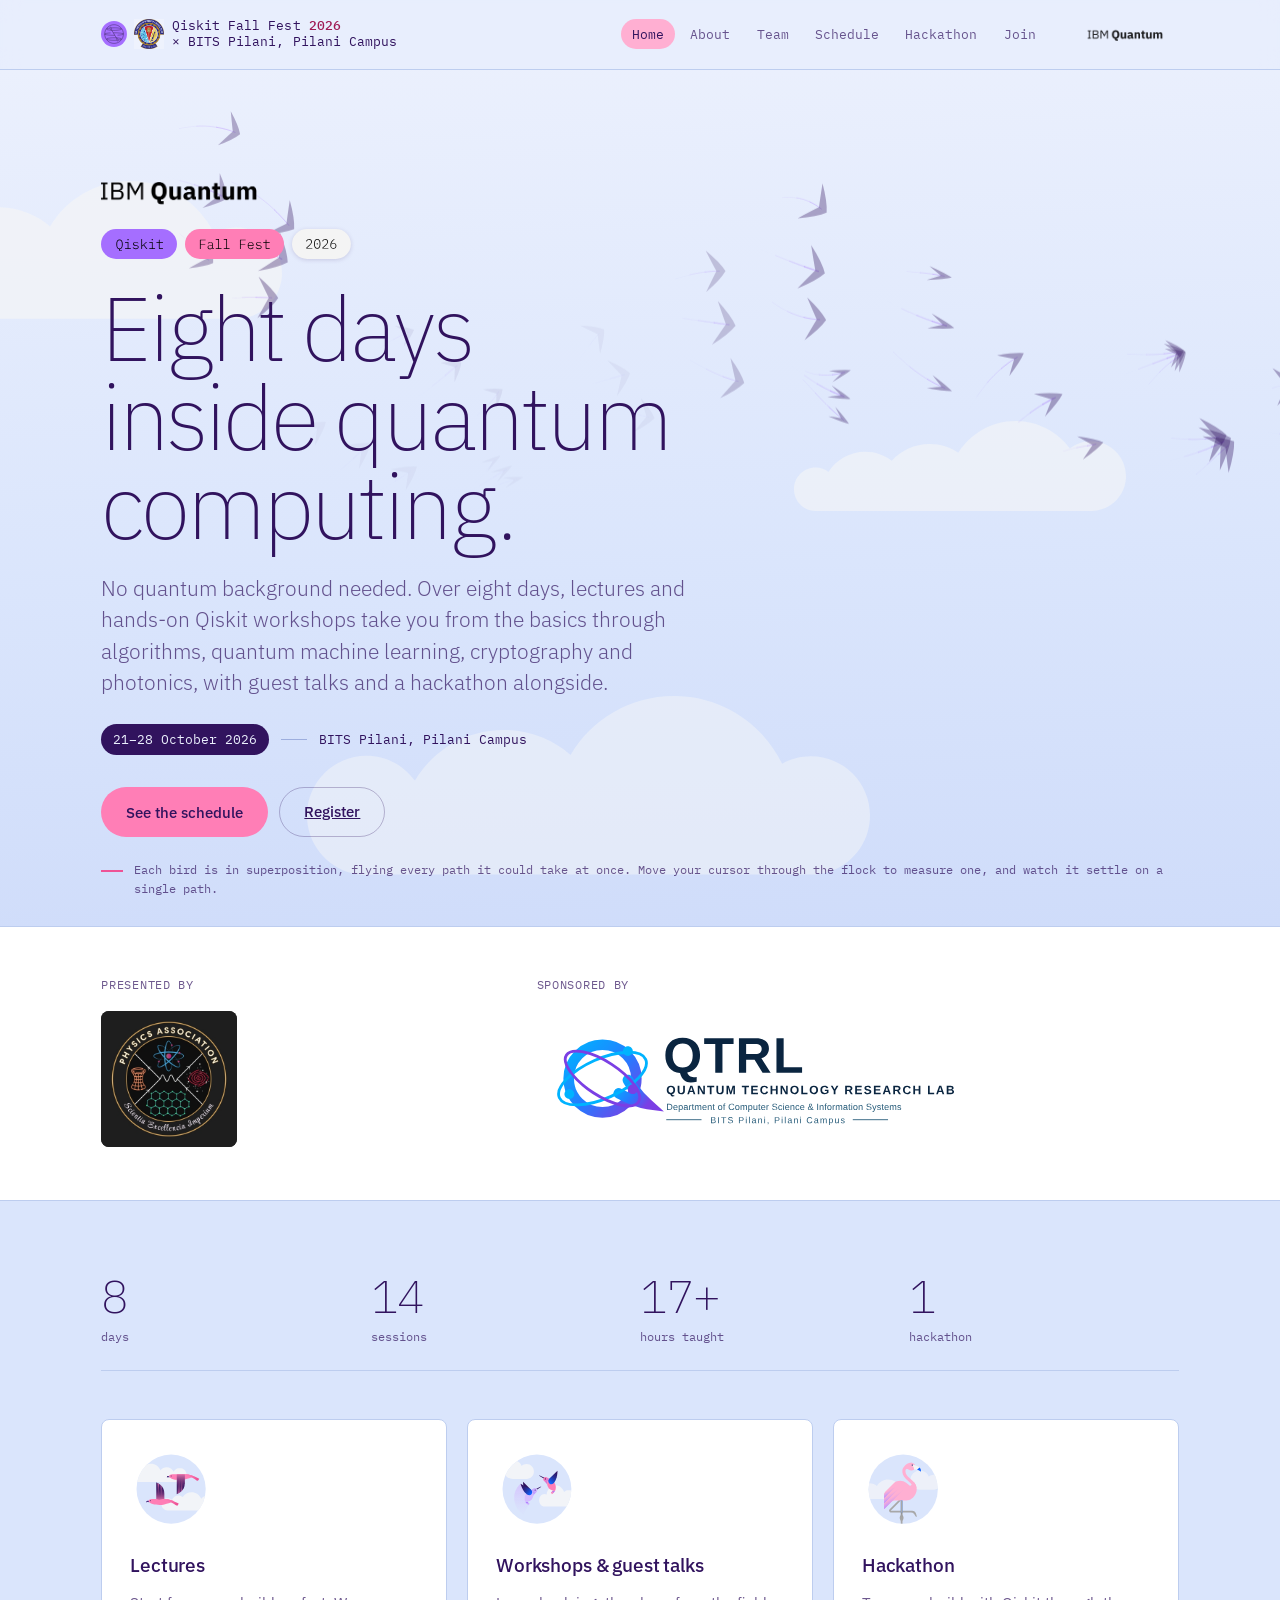
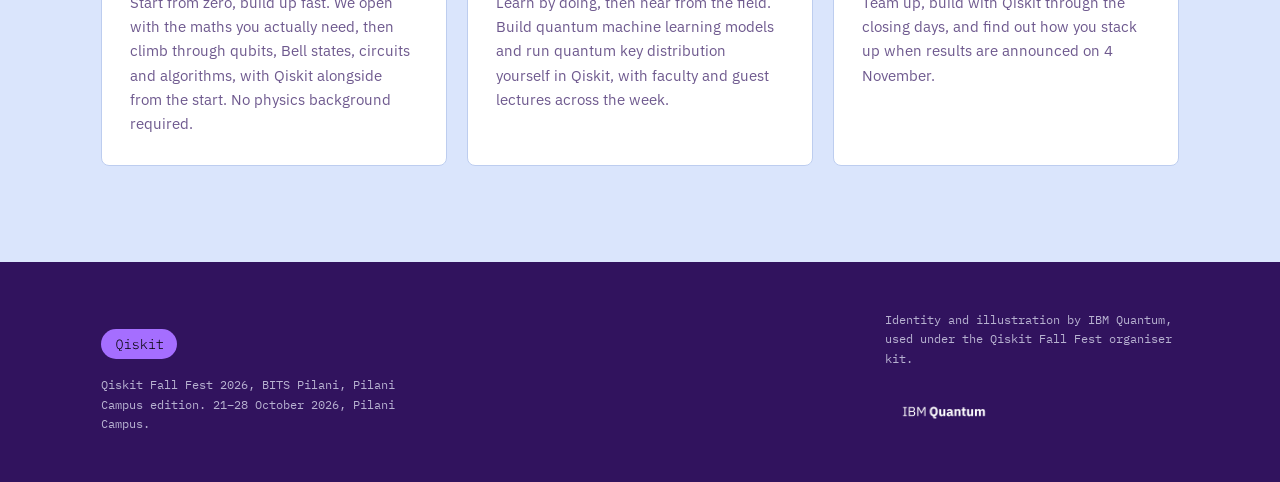
==== commit eca1c80b: "team grid" ====
--- a/index.html
+++ b/index.html
@@ -228,7 +228,7 @@
 
     <ol class="days" id="days"></ol>
 
-    <p class="footnote">Venue and any remaining timings are shared in the WhatsApp group. <span id="schedule-total"></span></p>
+    <p class="footnote">Venue and any remaining timings are shared in the WhatsApp group.</p>
   </div>
 </section>
 
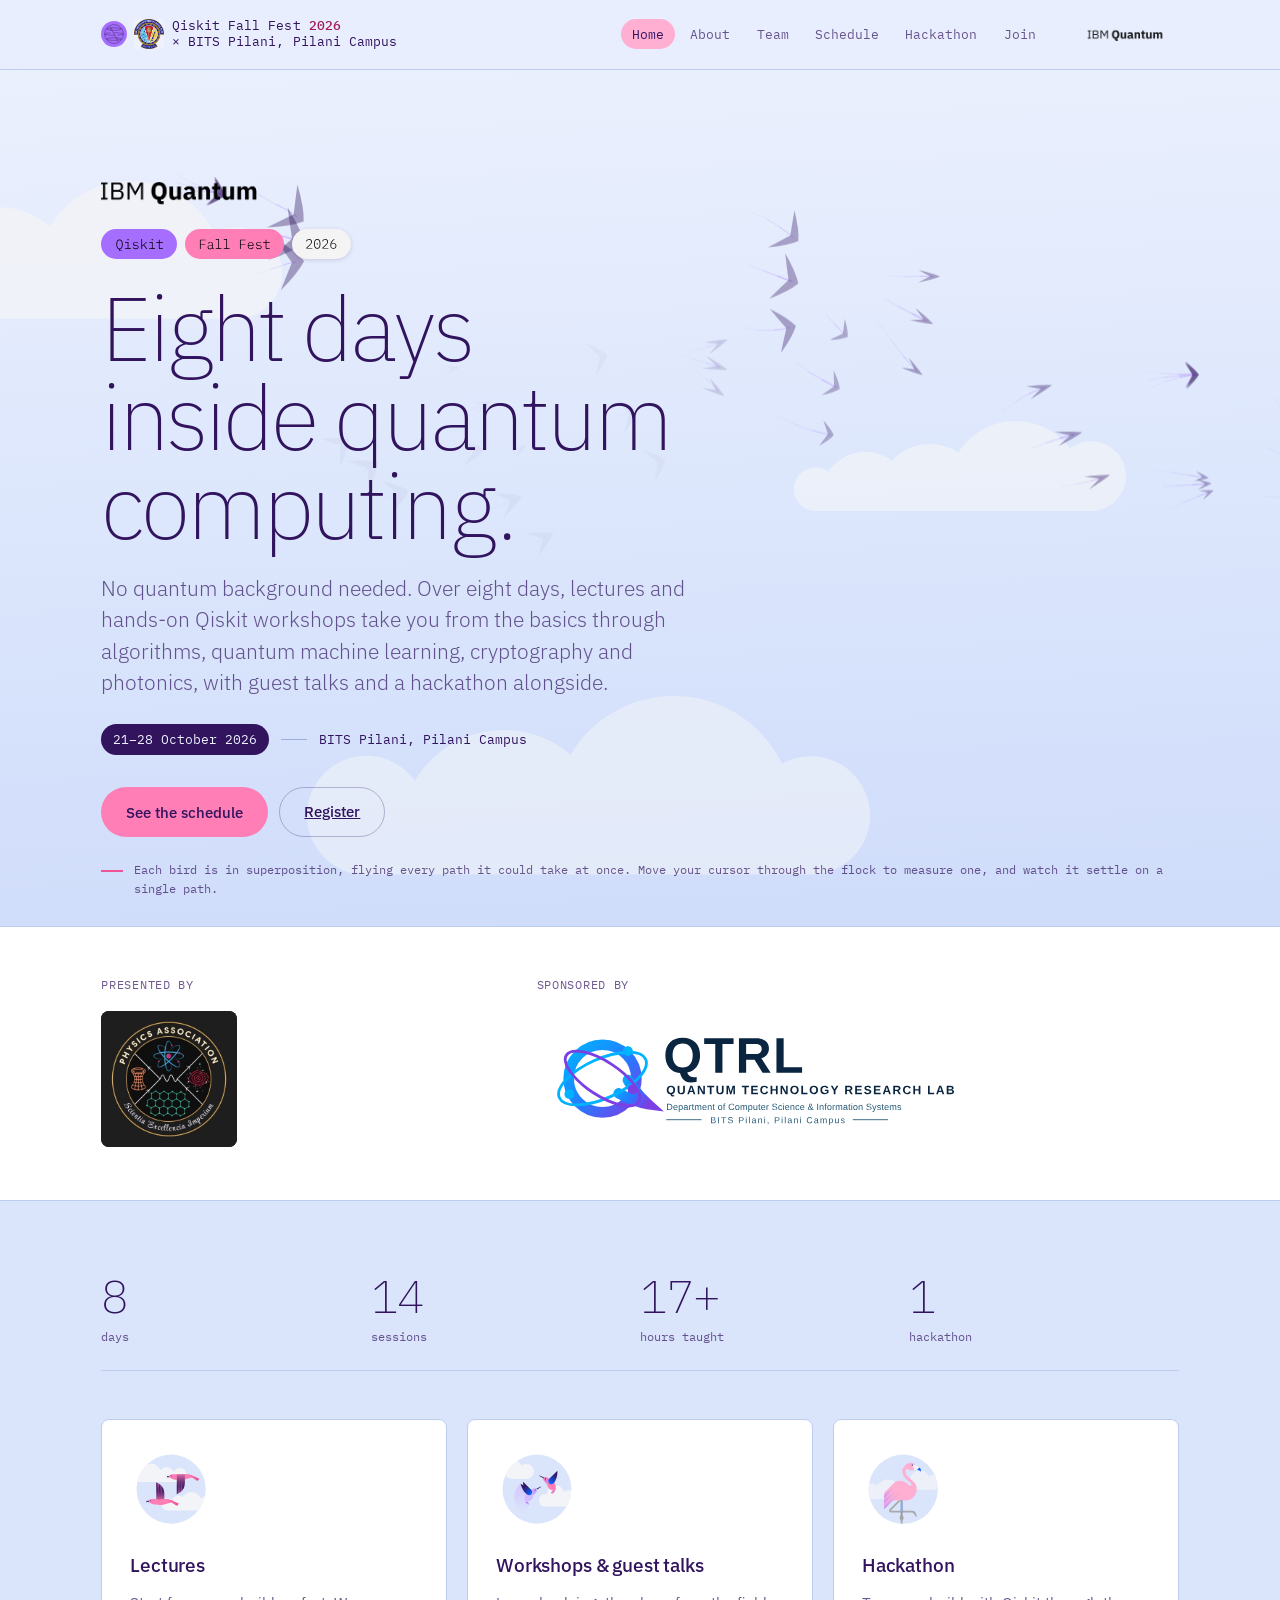
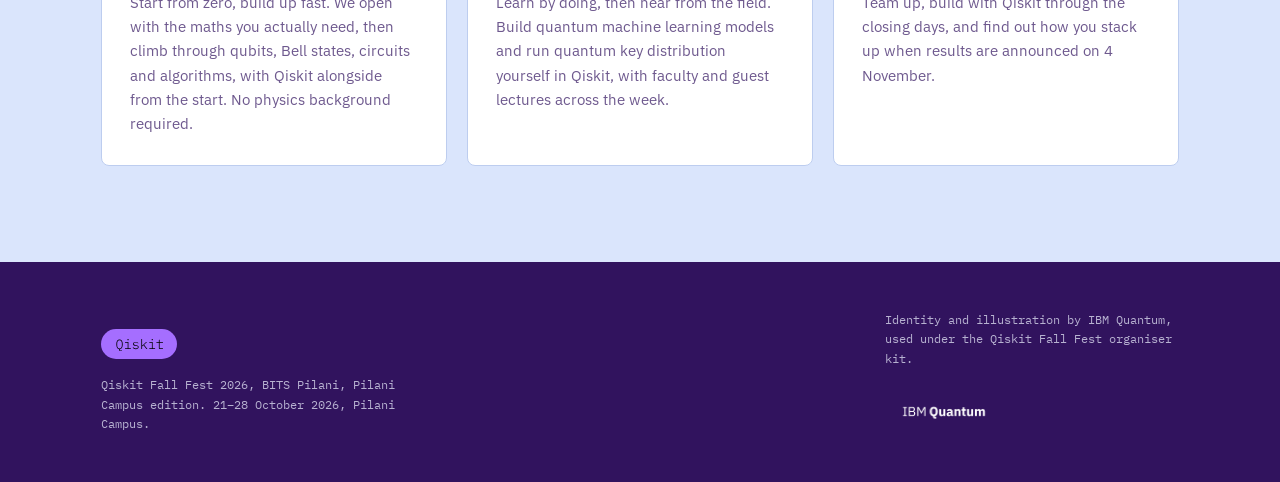
==== commit c20fa917: "Add Vercel Web Analytics" ====
--- a/index.html
+++ b/index.html
@@ -293,5 +293,9 @@
 </footer>
 
 <script src="app.js"></script>
+<script>
+  window.va = window.va || function () { (window.vaq = window.vaq || []).push(arguments); };
+</script>
+<script defer src="/_vercel/insights/script.js"></script>
 </body>
-</html>+</html>
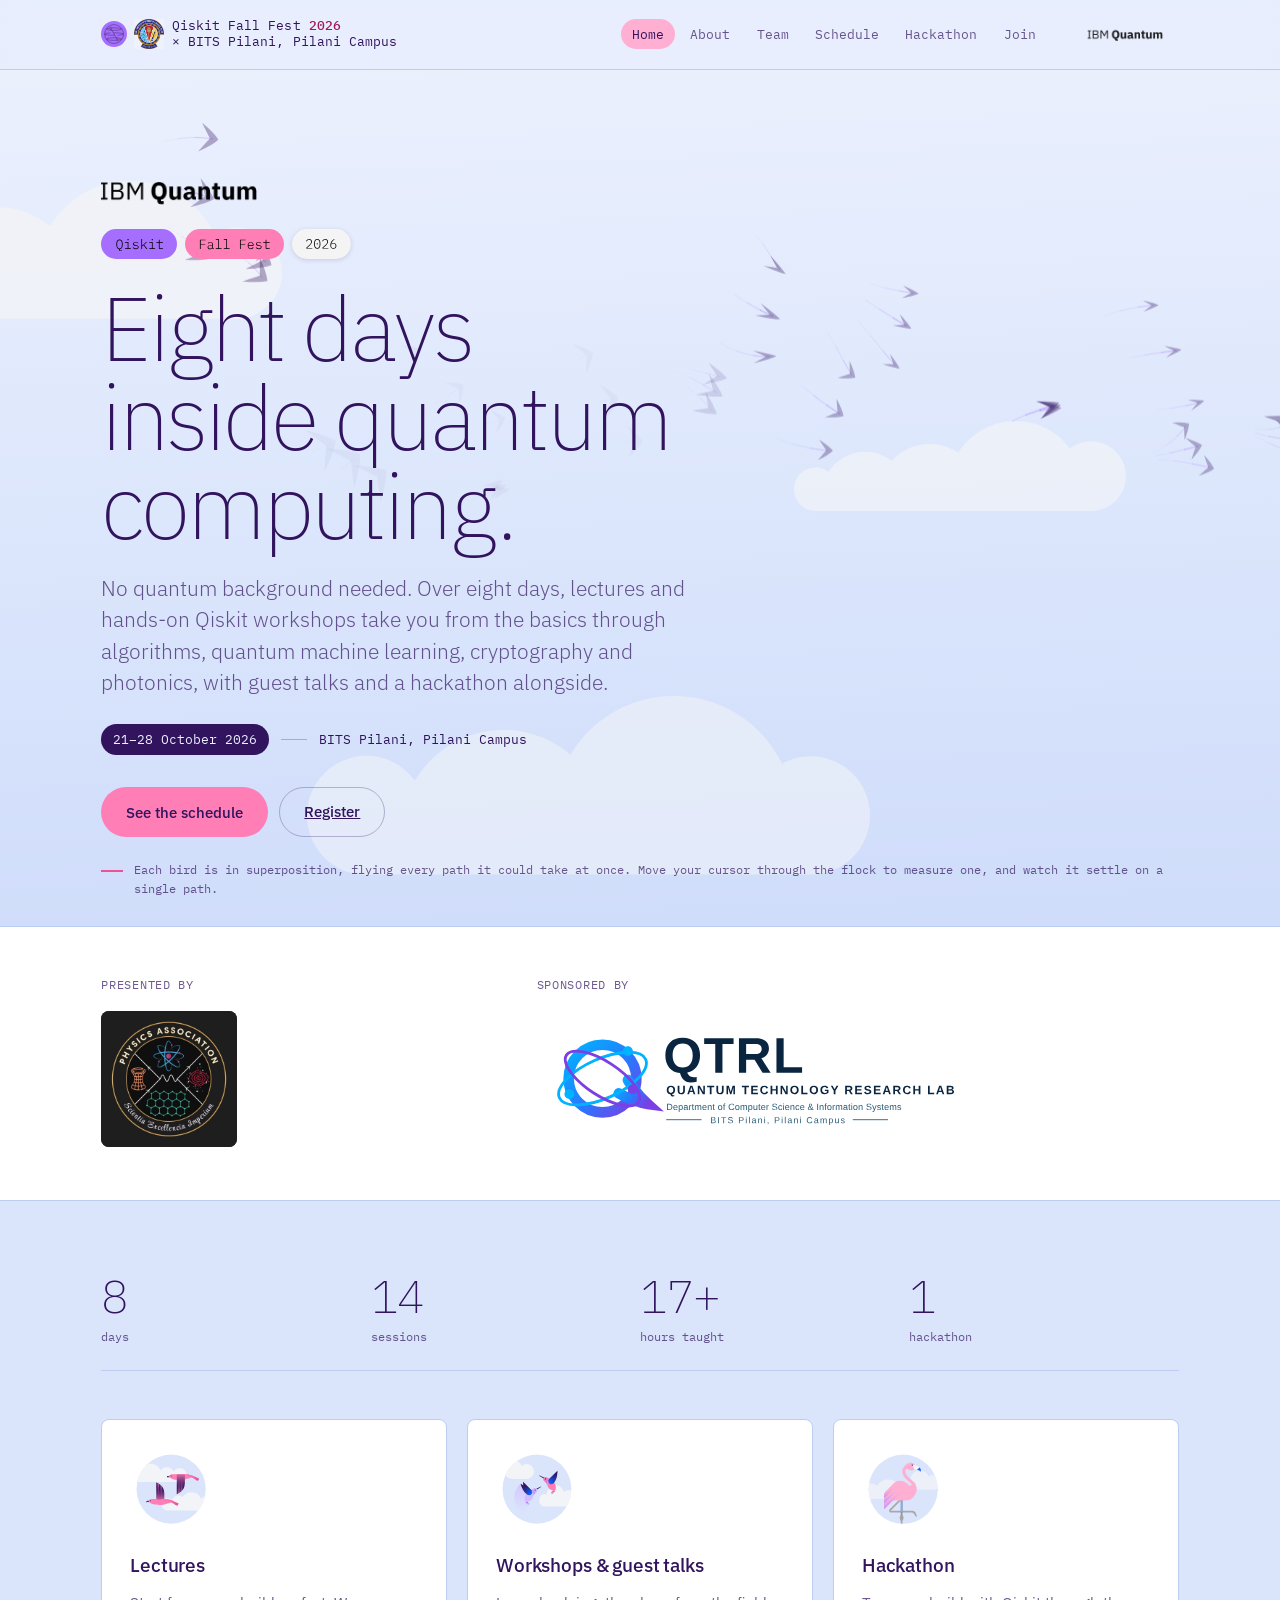
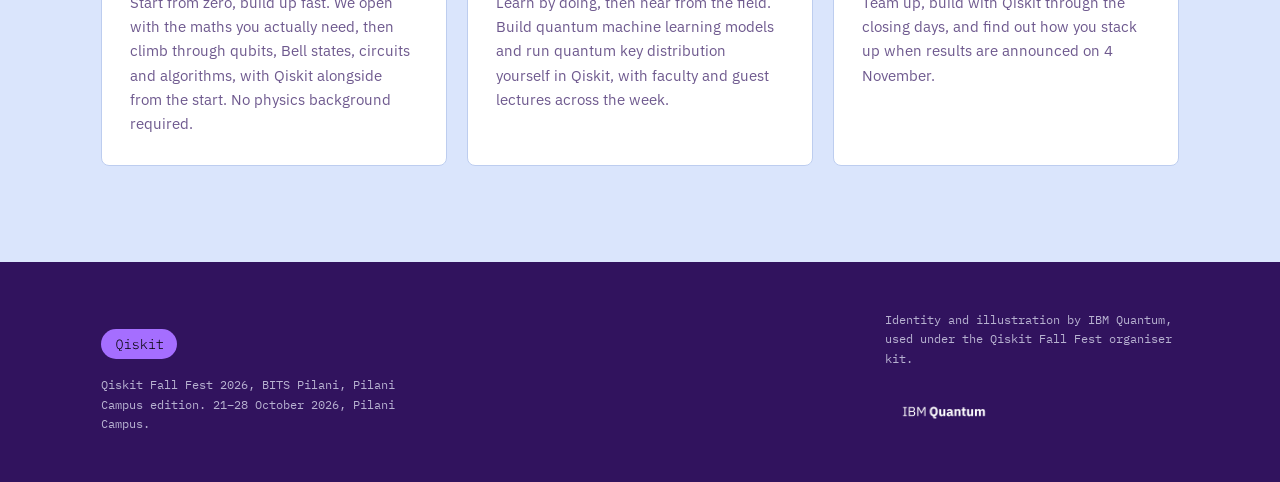
==== commit 9e5c0d13: "Add hackathon problem statement and sync hackathon page Publish "Isogenies on Oasis" on the Hackatho" ====
--- a/index.html
+++ b/index.html
@@ -238,27 +238,163 @@
     <div class="page-head">
       <p class="eyebrow">Hackathon</p>
       <h2>You build with what the week taught you.</h2>
-      <p class="page-lead">The hackathon is the last thread of the programme, not a separate contest. It is introduced on Saturday 24 October, built through the week, and results are announced on 4 November.</p>
+      <p class="page-lead">The hackathon is the last thread of the programme, not a separate contest. The problem statement is out: it was introduced on Tuesday 27 October, and results are announced on 4 November. Submission will open soon.</p>
     </div>
 
     <div class="hack-arc">
       <div class="arc-step">
+        <p class="arc-when">27 October · Done</p>
         <h3 style="font-size: 1.75rem; font-weight: 700;">Briefing</h3>
+        <p>The problem statement is below.</p>
       </div>
       <div class="arc-step">
+        <p class="arc-when">Now</p>
         <h3 style="font-size: 1.75rem; font-weight: 700;">Build</h3>
+        <p>Build your code and write a report of at most 6 pages. Submission opens soon.</p>
       </div>
       <div class="arc-step">
+        <p class="arc-when">4 November</p>
         <h3 style="font-size: 1.75rem; font-weight: 700;">Results</h3>
-      </div>
-    </div>
+        <p>Results are announced after the viva and demo with the judges.</p>
+      </div>
+    </div>
+
+    <article class="problem" aria-labelledby="problem-title">
+      <header class="problem-head">
+        <p class="panel-tag">Problem statement</p>
+        <h3 id="problem-title">Isogenies on Oasis</h3>
+        <nav class="problem-toc" aria-label="Problem statement sections">
+          <a href="#ps-campus">How Qankan sees campus</a>
+          <a href="#ps-part1">1 · The password</a>
+          <a href="#ps-part2">2 · The phone on the Clock Tower</a>
+          <a href="#ps-part3">3 · The Oasis map</a>
+          <a href="#ps-part4">4 · The Djinns</a>
+          <a href="#ps-details">Details</a>
+        </nav>
+      </header>
+
+      <div class="problem-story">
+        <p>With Oasis coming up in a few days, our beloved physics assoc members, Shashank, Gaurav, Shreyas, Aditya and Soham, were looking forward to having some fun. But suddenly, they get a call from Qankan Qal telling them to meet him in his chambers for a “fun game”. The members, knowing that the “fun” was not going to be very fun, hesitantly went to meet him.</p>
+        <p>Upon meeting him, they see him excited and a bit concerned as well. “We have a problem at hand, and if you guys want a Domino’s treat from me, you are going to need to help me a bit.”</p>
+        <p>Not particularly interested in Domino’s, but liking Qankan Qal and being curious students, our protagonists decided to hear it out.</p>
+        <p>Qankan explains. He suspects that with Oasis coming up, Djinns have started showing up on campus. He has MFA set up on his Google account, and last night one of them wiped the password clean out of his head <em>and</em> ran off with his phone. He has a crypto test to make and needs to log in to do it. All he remembers is that he took inspiration for the password from the routes between the Maths department and ANC. And when he used Find My Device, it showed his phone on top of the Clock Tower, which is exactly where you’d leave a phone if you could fly.</p>
+        <p>Our protagonists decide they want more than a Domino’s treat, and that their reward should be proportional to how hard it is to get to the top of the Clock Tower. Qankan, a bit too quickly, agrees.</p>
+        <p>Also, it turns out that with Djinns wandering around and so many people running so many events all over campus during Oasis, Qankan Qal was tasked with making a map, and he is too lazy to do it himself. So, multiple birds with one step.</p>
+      </div>
+
+      <section class="problem-sec" id="ps-campus">
+        <h4>How Qankan sees campus</h4>
+        <p>Qankan, of course, doesn’t see campus the way normal people do. He goes to the board.</p>
+        <p>“Every spot on campus is a curve,” he says.</p>
+        <p class="math-block"><i>E<sub>A</sub></i> : <i>y</i><sup>2</sup> = <i>x</i><sup>3</sup> + <i>Ax</i><sup>2</sup> + <i>x</i>,&ensp; with <i>A</i> ∈ 𝔽 = 𝔽<sub><i>p</i></sub>(<i>i</i>),&ensp; <i>p</i> ≡ 3 (mod 4),&ensp; <i>i</i><sup>2</sup> = −1</p>
+        <p>“From every spot there are three roads, which are 2-isogenies. You came in on one, so there are two ways forward, 0 and 1. To know which is which, take the two 2-torsion points other than (0, 0) and sort their <i>x</i>-coordinates by key(<i>u</i> + <i>v</i>·<i>i</i>) = <i>u</i> + <i>p</i>·<i>v</i> to get <i>r</i><sub>0</sub> and <i>r</i><sub>1</sub>. Bit <i>b</i> means you take the road through <i>r<sub>b</sub></i>. You land on a curve you can write as <i>E</i><sub><i>A</i>′</sub> or <i>E</i><sub>−<i>A</i>′</sub> (the two forms where (0, 0) is the road back to where you came from, i.e., it generates the kernel of the dual isogeny); take whichever has the smaller key. A password is just a string of bits, so it’s a route, and where you end up is its <i>j</i>-invariant. Call that <i>H</i>(route), and call the length of the route <i>L</i>.” (Every spot has <i>A</i><sup>2</sup> ≠ 4, so the curve is never singular.)</p>
+        <dl class="params">
+          <div><dt>p</dt><dd>1019</dd></div>
+          <div><dt>Maths department</dt><dd><i>A</i><sub>0</sub> = 977 + 297<i>i</i></dd></div>
+          <div><dt>Route length</dt><dd><i>L</i> = 12</dd></div>
+          <div><dt>ANC</dt><dd><i>j</i>* = 797 + 921<i>i</i></dd></div>
+        </dl>
+        <p>“Some checks so you know you’re doing it right,” he adds:</p>
+        <div class="table-scroll">
+          <table class="checks">
+            <thead><tr><th scope="col">Route</th><th scope="col">Where you are after it</th><th scope="col"><i>j</i></th></tr></thead>
+            <tbody>
+              <tr><td>0</td><td>747 + 288<i>i</i></td><td>98 + 85<i>i</i></td></tr>
+              <tr><td>1</td><td>79 + 218<i>i</i></td><td>138</td></tr>
+              <tr><td>01</td><td class="na">—</td><td>967 + 249<i>i</i></td></tr>
+              <tr><td>000000000000</td><td class="na">—</td><td>348 + 660<i>i</i></td></tr>
+              <tr><td>111111111111</td><td class="na">—</td><td>34</td></tr>
+              <tr><td>011010010110</td><td class="na">—</td><td>98 + 934<i>i</i></td></tr>
+              <tr><td>101100111000</td><td class="na">—</td><td>119</td></tr>
+            </tbody>
+          </table>
+        </div>
+      </section>
+
+      <section class="problem-sec" id="ps-part1">
+        <p class="part-no">Part 1</p>
+        <h4>The password</h4>
+        <p>Qankan’s password is one of the 12-step routes from the Maths department to ANC, but he doesn’t remember which one, so our protagonists need to find <strong>all</strong> of them. And since he’s going to sit there typing them in one by one, he wants to be sure the list is complete, and he wants them to prove it to him with a quantum procedure and tell him how confident they are. He also wants to know how many queries it took (one query is one use of the one-step circuit), compared with what a classical search and the best possible quantum search would need, in terms of <i>N</i> = 2<sup><i>L</i></sup> and the number of routes <i>k</i>.</p>
+        <p>Aditya points out that it’s only 4096 routes and they could just walk all of them. Qankan laughs a bit. That works on this campus, sure, but he only drew them a small one. The real campus, the one his test is about, has <i>p</i> around 2<sup>256</sup> and something like 2<sup>254</sup> spots, so they have to do it the way they’d have to do it there.</p>
+        <p>So the rules are as follows:</p>
+        <ul class="rule-list">
+          <li>They’re allowed to walk every road once before they know where they’re going, which is at most two moves per spot, and turn that into a quantum circuit that takes one step coherently. This survey can’t depend on <i>A</i><sub>0</sub>, <i>L</i> or <i>j</i>*.</li>
+          <li>After that, no planning routes on paper. That means no counting paths, no going backwards from ANC, no meet-in-the-middle, and no listing routes. The only classical thing allowed is walking a route they measured, once, to check it.</li>
+          <li>They can’t build an oracle out of evaluations of <i>H</i> either. The “are we at ANC?” check has to look at the spot itself, inside the circuit. On the small campus it can come from the survey, but on the real one it has to be arithmetic, which is what Part 3 is for.</li>
+          <li>And if it turns out no route actually gets to ANC, their code should say so instead of dying.</li>
+        </ul>
+      </section>
+
+      <section class="problem-sec" id="ps-part2">
+        <p class="part-no">Part 2</p>
+        <h4>The phone on the Clock Tower</h4>
+        <p>On Qankan’s campus, the top of the Clock Tower is the set of all curves whose <i>j</i>-invariant is in <strong>𝔽<sub><i>p</i></sub></strong>. On the small campus almost a third of routes end up there, so it’s not that impressive. On the real campus it’s more like one spot in √<i>p</i>, which is where it gets hard.</p>
+        <p>Since our protagonists wanted their reward to be proportional to how hard it is to get up there, Qankan says fine: tell me how hard it is. Concretely:</p>
+        <ul class="rule-list">
+          <li>What does it cost a quantum computer, as a power of <i>p</i>, to find a route of length Θ(log <i>p</i>) that ends on top of the Clock Tower?</li>
+          <li>They have to prove the upper bound, saying which theorems they borrowed.</li>
+          <li>They have to prove a matching lower bound in a model they define properly, and explain why nobody can prove one for the real arithmetic.</li>
+        </ul>
+        <p>He also wants data on how often routes end up there as <i>p</i> grows, with the exponent fitted. For the data they’re allowed to walk random routes classically, since that’s measuring the campus, not looking for the phone. And he wants to see them actually do it on a campus where at most 1 in 32 routes gets there, with success plotted against Grover iterations, next to the theory curve and next to just walking around classically.</p>
+      </section>
+
+      <section class="problem-sec" id="ps-part3">
+        <p class="part-no">Part 3</p>
+        <h4>The Oasis map</h4>
+        <p>Now for the map Qankan was too lazy to make. The catch is that the Djinns don’t like being written down, and anything that looks like a table of roads just goes missing overnight. Plus, during Oasis the campus is huge and nobody is going to write down every road anyway. So the map can’t be a table this time. It has to work out every road by itself.</p>
+        <p>For <i>p</i> = 1019, our protagonists have to build <strong>one step</strong> as a reversible circuit using only arithmetic in 𝔽. That means doing the square root, the key comparison and the sign choice, and cleaning up every ancilla afterwards. They check it on every spot and both bits. Then they tell Qankan what the same circuit costs at <i>p</i> ≈ 2<sup>256</sup>, including checking whether you’re on the Clock Tower, and what getting his phone back (Part 2) would cost there.</p>
+      </section>
+
+      <section class="problem-sec" id="ps-part4">
+        <p class="part-no">Part 4</p>
+        <h4>The Djinns</h4>
+        <p>There’s one more thing bothering Qankan. The Djinns aren’t done. The night before the fest, they’re going to go around campus and swap every signboard according to some secret random shuffle that only they know. The roads stay the same; only the names change. After that, all anyone has is:</p>
+        <ul class="rule-list">
+          <li>the name of the spot they start from;</li>
+          <li>a Djinn who, if asked, tells them the name behind road 0 or road 1;</li>
+          <li>a volunteer at every venue who just says yes or no to “is this the Clock Tower?” and “is this ANC?”.</li>
+        </ul>
+        <p>So he wants to know what exactly their speed-ups were depending on. What still works after the Djinns are done, what doesn’t, and why? Which classical tricks still work? And can they prove the Part 2 lower bound in a world run by Djinns?</p>
+        <p class="problem-coda">Shashank, Gaurav, Shreyas, Aditya and Soham look at each other, then at the Clock Tower, and decide the Domino’s had better be a large.</p>
+      </section>
+
+      <section class="problem-sec problem-details" id="ps-details">
+        <h4>Details</h4>
+        <div class="details-grid">
+          <div>
+            <p class="panel-tag">Rules</p>
+            <ul class="rule-list">
+              <li>All circuits are built and run in Qiskit, on any simulator.</li>
+              <li>Report resources after transpiling to a basis you state. For every run, include the number of queries, the qubit count, the two-qubit gate count and the depth. For Part 3, also include the Toffoli (or T) count.</li>
+              <li>One command reproduces every result and takes <i>p</i>, <i>A</i><sub>0</sub>, <i>L</i> and <i>j</i>* as arguments.</li>
+              <li>AI tools are explicitly allowed throughout the build. Understanding still counts for a lot, though, and it will be tested in the viva and demo: you should be able to explain and modify anything you submit.</li>
+            </ul>
+          </div>
+          <div>
+            <p class="panel-tag">Submission</p>
+            <p>A repository containing the code and a report of at most 6 pages.</p>
+            <p class="panel-tag">Evaluation</p>
+            <p>Each participant has 15 minutes with the judges, without AI tools. Any part of the submission you cannot explain or modify is treated as not submitted.</p>
+            <table class="points">
+              <thead><tr><th scope="col">Criterion</th><th scope="col">Points</th></tr></thead>
+              <tbody>
+                <tr><td>Code</td><td>35</td></tr>
+                <tr><td>Viva</td><td>45</td></tr>
+                <tr><td>Demo</td><td>20</td></tr>
+              </tbody>
+            </table>
+          </div>
+        </div>
+      </section>
+    </article>
+
 <div class="readiness" style="display: flex; flex-direction: row; align-items: center; gap: 24px; width: 100%; box-sizing: border-box; background: #ffffff; border-radius: 12px; padding: 24px;">
 
   <img src="/stickers/tile-loop.svg" alt="" class="readiness-tile" style="width: 160px; height: auto; flex-shrink: 0;">
   
  <div class="readiness-body" style="padding: 0; flex-grow: 1;">
     <p class="tba" style="color: #2e1065; margin: 0; border-left: 4px solid #f43f5e; padding-left: 16px; font-size: 1.15rem; line-height: 1.5; font-weight: 350;">
-      Team size, tracks and prizes are set by the organising committee and will be announced with the problem statements.
+      Submission for the hackathon will open soon. We'll share the link here and in the WhatsApp group.
     </p>
   </div>
 </div>
--- a/style.css
+++ b/style.css
@@ -780,6 +780,167 @@
 }
 .arc-step p { margin: 0; color: var(--ink-soft); font-size: 0.9375rem; }
 
+/* problem statement */
+
+.problem {
+  margin: 4rem 0 0;
+  background: var(--cloud);
+  border: 1px solid var(--haze);
+  border-radius: var(--tile-r);
+  padding: clamp(1.5rem, 3.5vw, 3.25rem);
+}
+.problem-head {
+  padding-bottom: 1.75rem;
+  border-bottom: 1px solid var(--haze);
+}
+.problem-head h3 {
+  font-size: clamp(1.75rem, 3.2vw, 2.5rem);
+  font-weight: 200;
+  line-height: 1.08;
+  letter-spacing: -0.024em;
+  margin: 0 0 1.25rem;
+}
+.problem-toc {
+  display: flex;
+  flex-wrap: wrap;
+  gap: 0.5rem;
+}
+.problem-toc a {
+  font-family: var(--mono);
+  font-size: 0.75rem;
+  color: var(--ink);
+  text-decoration: none;
+  padding: 0.3rem 0.75rem;
+  border: 1px solid var(--haze);
+  border-radius: 100px;
+  transition: background-color 0.16s, border-color 0.16s;
+}
+.problem-toc a:hover { background: var(--sky-high); border-color: var(--purple-pale); }
+
+.problem p, .problem li { max-width: 70ch; }
+.problem p { color: var(--ink-soft); margin: 0 0 0.9rem; }
+.problem strong { color: var(--ink); font-weight: 500; }
+.problem i { font-family: Georgia, 'Times New Roman', serif; font-size: 1.05em; }
+
+.problem-story { padding-top: 1.75rem; }
+.problem-story p:first-child::first-letter {
+  float: left;
+  font-size: 3.4em;
+  font-weight: 200;
+  line-height: 0.9;
+  margin: 0.08em 0.1em 0 0;
+  color: var(--magenta-ink);
+}
+
+.problem-sec {
+  padding-top: 2.25rem;
+  margin-top: 2.25rem;
+  border-top: 1px solid var(--haze);
+  scroll-margin-top: 5.5rem;
+}
+.problem-sec h4 {
+  font-size: 1.3125rem;
+  font-weight: 500;
+  letter-spacing: -0.012em;
+  margin: 0 0 1rem;
+}
+.part-no {
+  font-family: var(--mono);
+  font-size: 0.75rem;
+  color: var(--magenta-ink) !important;
+  margin: 0 0 0.4rem !important;
+}
+
+.math-block {
+  max-width: none !important;
+  margin: 1.25rem 0 1.5rem !important;
+  padding: 1rem 1.25rem;
+  background: var(--sky-high);
+  border-left: 2px solid var(--purple);
+  border-radius: 0 6px 6px 0;
+  color: var(--ink) !important;
+  font-size: 1.0625rem;
+  overflow-x: auto;
+}
+
+.params {
+  display: grid;
+  grid-template-columns: repeat(4, minmax(0, 1fr));
+  gap: 1px;
+  margin: 1.5rem 0;
+  background: var(--haze);
+  border: 1px solid var(--haze);
+  border-radius: 6px;
+  overflow: hidden;
+}
+.params div { background: var(--cloud); padding: 0.85rem 1rem; }
+.params dt {
+  font-family: var(--mono);
+  font-size: 0.6875rem;
+  color: var(--purple-ink);
+  margin-bottom: 0.25rem;
+}
+.params dd { margin: 0; font-weight: 500; }
+
+.table-scroll { overflow-x: auto; margin: 0 0 0.5rem; }
+.checks, .points {
+  border-collapse: collapse;
+  font-size: 0.9375rem;
+}
+.checks { width: 100%; min-width: 28rem; }
+.checks th, .checks td, .points th, .points td {
+  text-align: left;
+  padding: 0.6rem 1rem 0.6rem 0;
+  border-bottom: 1px solid var(--haze);
+}
+.checks th, .points th {
+  font-family: var(--mono);
+  font-size: 0.6875rem;
+  font-weight: 400;
+  color: var(--purple-ink);
+}
+.checks td:first-child { font-family: var(--mono); font-size: 0.8125rem; letter-spacing: 0.04em; }
+.checks .na { color: var(--ink-faint); }
+
+.rule-list {
+  margin: 0 0 1rem;
+  padding: 0;
+  list-style: none;
+}
+.rule-list li {
+  position: relative;
+  padding-left: 1.4rem;
+  margin-bottom: 0.65rem;
+  color: var(--ink-soft);
+}
+.rule-list li::before {
+  content: '';
+  position: absolute;
+  left: 0;
+  top: 0.68em;
+  width: 0.55rem;
+  height: 2px;
+  background: var(--magenta-deep);
+}
+
+.problem-coda {
+  margin-top: 1.5rem !important;
+  padding-left: 0.9rem;
+  border-left: 2px solid var(--magenta);
+  font-style: italic;
+}
+
+.details-grid {
+  display: grid;
+  grid-template-columns: 1.3fr 1fr;
+  gap: clamp(1.5rem, 3vw, 3rem);
+}
+.details-grid .panel-tag { margin-top: 0.25rem; }
+.details-grid p + .panel-tag { margin-top: 1.5rem; }
+.points { width: 100%; max-width: 20rem; margin-top: 0.5rem; }
+.points td:last-child, .points th:last-child { text-align: right; padding-right: 0; }
+.points td:last-child { font-family: var(--mono); font-weight: 500; color: var(--ink); }
+
 .readiness {
   display: grid;
   grid-template-columns: 148px 1fr;
@@ -907,6 +1068,8 @@
   .tab { text-align: left; border-radius: 4px; padding: 0.7rem; font-size: 0.9375rem; }
   .strands, .hack-arc { grid-template-columns: 1fr; }
   .readiness { grid-template-columns: 1fr; }
+  .params { grid-template-columns: 1fr 1fr; }
+  .details-grid { grid-template-columns: 1fr; }
   .readiness-tile { width: 130px; }
   .sky { min-height: 92vh; }
   .hero { padding-top: 4.5rem; }
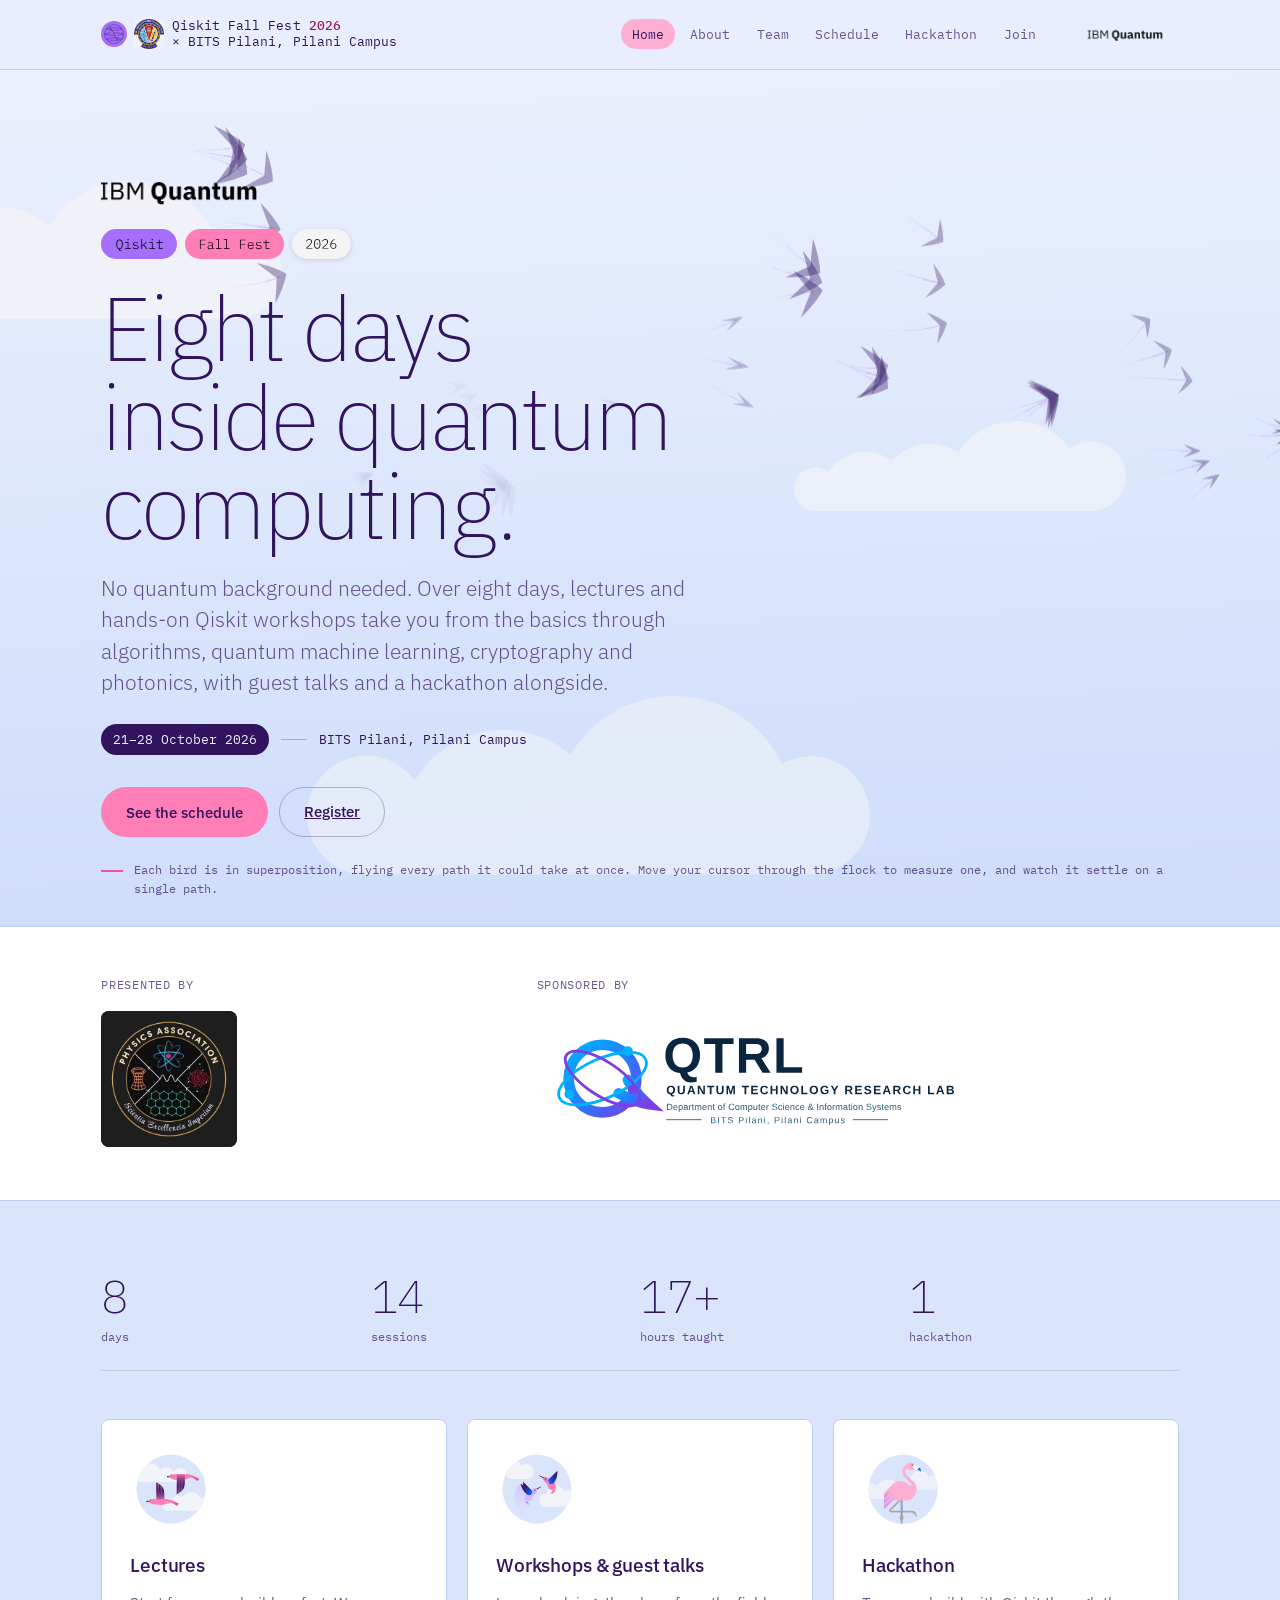
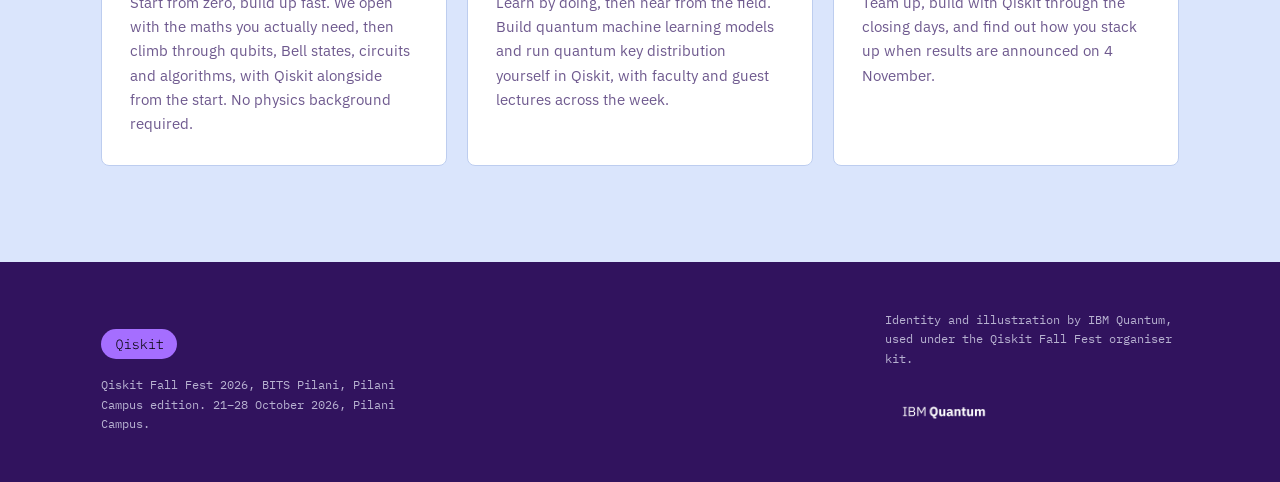
==== commit 32c3942d: "Add Silent Group track, team size and name fixes to hackathon page Show the two hackathon tracks as " ====
--- a/index.html
+++ b/index.html
@@ -238,33 +238,38 @@
     <div class="page-head">
       <p class="eyebrow">Hackathon</p>
       <h2>You build with what the week taught you.</h2>
-      <p class="page-lead">The hackathon is the last thread of the programme, not a separate contest. The problem statement is out: it was introduced on Tuesday 27 October, and results are announced on 4 November. Submission will open soon.</p>
+      <p class="page-lead">The hackathon is the last thread of the programme, not a separate contest. The problem statements are out: they were introduced on Tuesday 27 October, and results are announced on 4 November. There are two tracks. Work alone or in a team of up to 3. Submission will open soon.</p>
     </div>
 
     <div class="hack-arc">
       <div class="arc-step">
         <p class="arc-when">27 October · Done</p>
         <h3 style="font-size: 1.75rem; font-weight: 700;">Briefing</h3>
-        <p>The problem statement is below.</p>
+        <p>Both problem statements are below.</p>
       </div>
       <div class="arc-step">
         <p class="arc-when">Now</p>
         <h3 style="font-size: 1.75rem; font-weight: 700;">Build</h3>
-        <p>Build your code and write a report of at most 6 pages. Submission opens soon.</p>
+        <p>Pick a track and build. Submission opens soon.</p>
       </div>
       <div class="arc-step">
         <p class="arc-when">4 November</p>
         <h3 style="font-size: 1.75rem; font-weight: 700;">Results</h3>
-        <p>Results are announced after the viva and demo with the judges.</p>
-      </div>
-    </div>
-
-    <article class="problem" aria-labelledby="problem-title">
+        <p>Results are announced once judging for both tracks is done.</p>
+      </div>
+    </div>
+
+    <div class="track-tabs" role="tablist" aria-label="Hackathon tracks">
+      <button class="track-tab is-active" role="tab" id="track-tab-1" aria-selected="true" aria-controls="track-1" data-track="1"><span>Track 1</span>Isogenies on Oasis</button>
+      <button class="track-tab" role="tab" id="track-tab-2" aria-selected="false" aria-controls="track-2" data-track="2" tabindex="-1"><span>Track 2</span>The Silent Group</button>
+    </div>
+
+    <article class="problem" id="track-1" role="tabpanel" aria-labelledby="track-tab-1">
       <header class="problem-head">
-        <p class="panel-tag">Problem statement</p>
+        <p class="panel-tag">Track 1 · Problem statement</p>
         <h3 id="problem-title">Isogenies on Oasis</h3>
         <nav class="problem-toc" aria-label="Problem statement sections">
-          <a href="#ps-campus">How Qankan sees campus</a>
+          <a href="#ps-campus">How Ankan sees campus</a>
           <a href="#ps-part1">1 · The password</a>
           <a href="#ps-part2">2 · The phone on the Clock Tower</a>
           <a href="#ps-part3">3 · The Oasis map</a>
@@ -274,17 +279,17 @@
       </header>
 
       <div class="problem-story">
-        <p>With Oasis coming up in a few days, our beloved physics assoc members, Shashank, Gaurav, Shreyas, Aditya and Soham, were looking forward to having some fun. But suddenly, they get a call from Qankan Qal telling them to meet him in his chambers for a “fun game”. The members, knowing that the “fun” was not going to be very fun, hesitantly went to meet him.</p>
+        <p>With Oasis coming up in a few days, our beloved physics assoc members, Shashank, Gaurav, Shreyash, Aditya and Soham, were looking forward to having some fun. But suddenly, they get a call from Ankan Pal telling them to meet him in his chambers for a “fun game”. The members, knowing that the “fun” was not going to be very fun, hesitantly went to meet him.</p>
         <p>Upon meeting him, they see him excited and a bit concerned as well. “We have a problem at hand, and if you guys want a Domino’s treat from me, you are going to need to help me a bit.”</p>
-        <p>Not particularly interested in Domino’s, but liking Qankan Qal and being curious students, our protagonists decided to hear it out.</p>
-        <p>Qankan explains. He suspects that with Oasis coming up, Djinns have started showing up on campus. He has MFA set up on his Google account, and last night one of them wiped the password clean out of his head <em>and</em> ran off with his phone. He has a crypto test to make and needs to log in to do it. All he remembers is that he took inspiration for the password from the routes between the Maths department and ANC. And when he used Find My Device, it showed his phone on top of the Clock Tower, which is exactly where you’d leave a phone if you could fly.</p>
-        <p>Our protagonists decide they want more than a Domino’s treat, and that their reward should be proportional to how hard it is to get to the top of the Clock Tower. Qankan, a bit too quickly, agrees.</p>
-        <p>Also, it turns out that with Djinns wandering around and so many people running so many events all over campus during Oasis, Qankan Qal was tasked with making a map, and he is too lazy to do it himself. So, multiple birds with one step.</p>
+        <p>Not particularly interested in Domino’s, but liking Ankan Pal and being curious students, our protagonists decided to hear it out.</p>
+        <p>Ankan explains. He suspects that with Oasis coming up, Djinns have started showing up on campus. He has MFA set up on his Google account, and last night one of them wiped the password clean out of his head <em>and</em> ran off with his phone. He has a crypto test to make and needs to log in to do it. All he remembers is that he took inspiration for the password from the routes between the Maths department and ANC. And when he used Find My Device, it showed his phone on top of the Clock Tower, which is exactly where you’d leave a phone if you could fly.</p>
+        <p>Our protagonists decide they want more than a Domino’s treat, and that their reward should be proportional to how hard it is to get to the top of the Clock Tower. Ankan, a bit too quickly, agrees.</p>
+        <p>Also, it turns out that with Djinns wandering around and so many people running so many events all over campus during Oasis, Ankan Pal was tasked with making a map, and he is too lazy to do it himself. So, multiple birds with one step.</p>
       </div>
 
       <section class="problem-sec" id="ps-campus">
-        <h4>How Qankan sees campus</h4>
-        <p>Qankan, of course, doesn’t see campus the way normal people do. He goes to the board.</p>
+        <h4>How Ankan sees campus</h4>
+        <p>Ankan, of course, doesn’t see campus the way normal people do. He goes to the board.</p>
         <p>“Every spot on campus is a curve,” he says.</p>
         <p class="math-block"><i>E<sub>A</sub></i> : <i>y</i><sup>2</sup> = <i>x</i><sup>3</sup> + <i>Ax</i><sup>2</sup> + <i>x</i>,&ensp; with <i>A</i> ∈ 𝔽 = 𝔽<sub><i>p</i></sub>(<i>i</i>),&ensp; <i>p</i> ≡ 3 (mod 4),&ensp; <i>i</i><sup>2</sup> = −1</p>
         <p>“From every spot there are three roads, which are 2-isogenies. You came in on one, so there are two ways forward, 0 and 1. To know which is which, take the two 2-torsion points other than (0, 0) and sort their <i>x</i>-coordinates by key(<i>u</i> + <i>v</i>·<i>i</i>) = <i>u</i> + <i>p</i>·<i>v</i> to get <i>r</i><sub>0</sub> and <i>r</i><sub>1</sub>. Bit <i>b</i> means you take the road through <i>r<sub>b</sub></i>. You land on a curve you can write as <i>E</i><sub><i>A</i>′</sub> or <i>E</i><sub>−<i>A</i>′</sub> (the two forms where (0, 0) is the road back to where you came from, i.e., it generates the kernel of the dual isogeny); take whichever has the smaller key. A password is just a string of bits, so it’s a route, and where you end up is its <i>j</i>-invariant. Call that <i>H</i>(route), and call the length of the route <i>L</i>.” (Every spot has <i>A</i><sup>2</sup> ≠ 4, so the curve is never singular.)</p>
@@ -314,8 +319,8 @@
       <section class="problem-sec" id="ps-part1">
         <p class="part-no">Part 1</p>
         <h4>The password</h4>
-        <p>Qankan’s password is one of the 12-step routes from the Maths department to ANC, but he doesn’t remember which one, so our protagonists need to find <strong>all</strong> of them. And since he’s going to sit there typing them in one by one, he wants to be sure the list is complete, and he wants them to prove it to him with a quantum procedure and tell him how confident they are. He also wants to know how many queries it took (one query is one use of the one-step circuit), compared with what a classical search and the best possible quantum search would need, in terms of <i>N</i> = 2<sup><i>L</i></sup> and the number of routes <i>k</i>.</p>
-        <p>Aditya points out that it’s only 4096 routes and they could just walk all of them. Qankan laughs a bit. That works on this campus, sure, but he only drew them a small one. The real campus, the one his test is about, has <i>p</i> around 2<sup>256</sup> and something like 2<sup>254</sup> spots, so they have to do it the way they’d have to do it there.</p>
+        <p>Ankan’s password is one of the 12-step routes from the Maths department to ANC, but he doesn’t remember which one, so our protagonists need to find <strong>all</strong> of them. And since he’s going to sit there typing them in one by one, he wants to be sure the list is complete, and he wants them to prove it to him with a quantum procedure and tell him how confident they are. He also wants to know how many queries it took (one query is one use of the one-step circuit), compared with what a classical search and the best possible quantum search would need, in terms of <i>N</i> = 2<sup><i>L</i></sup> and the number of routes <i>k</i>.</p>
+        <p>Aditya points out that it’s only 4096 routes and they could just walk all of them. Ankan laughs a bit. That works on this campus, sure, but he only drew them a small one. The real campus, the one his test is about, has <i>p</i> around 2<sup>256</sup> and something like 2<sup>254</sup> spots, so they have to do it the way they’d have to do it there.</p>
         <p>So the rules are as follows:</p>
         <ul class="rule-list">
           <li>They’re allowed to walk every road once before they know where they’re going, which is at most two moves per spot, and turn that into a quantum circuit that takes one step coherently. This survey can’t depend on <i>A</i><sub>0</sub>, <i>L</i> or <i>j</i>*.</li>
@@ -328,8 +333,8 @@
       <section class="problem-sec" id="ps-part2">
         <p class="part-no">Part 2</p>
         <h4>The phone on the Clock Tower</h4>
-        <p>On Qankan’s campus, the top of the Clock Tower is the set of all curves whose <i>j</i>-invariant is in <strong>𝔽<sub><i>p</i></sub></strong>. On the small campus almost a third of routes end up there, so it’s not that impressive. On the real campus it’s more like one spot in √<i>p</i>, which is where it gets hard.</p>
-        <p>Since our protagonists wanted their reward to be proportional to how hard it is to get up there, Qankan says fine: tell me how hard it is. Concretely:</p>
+        <p>On Ankan’s campus, the top of the Clock Tower is the set of all curves whose <i>j</i>-invariant is in <strong>𝔽<sub><i>p</i></sub></strong>. On the small campus almost a third of routes end up there, so it’s not that impressive. On the real campus it’s more like one spot in √<i>p</i>, which is where it gets hard.</p>
+        <p>Since our protagonists wanted their reward to be proportional to how hard it is to get up there, Ankan says fine: tell me how hard it is. Concretely:</p>
         <ul class="rule-list">
           <li>What does it cost a quantum computer, as a power of <i>p</i>, to find a route of length Θ(log <i>p</i>) that ends on top of the Clock Tower?</li>
           <li>They have to prove the upper bound, saying which theorems they borrowed.</li>
@@ -341,21 +346,21 @@
       <section class="problem-sec" id="ps-part3">
         <p class="part-no">Part 3</p>
         <h4>The Oasis map</h4>
-        <p>Now for the map Qankan was too lazy to make. The catch is that the Djinns don’t like being written down, and anything that looks like a table of roads just goes missing overnight. Plus, during Oasis the campus is huge and nobody is going to write down every road anyway. So the map can’t be a table this time. It has to work out every road by itself.</p>
-        <p>For <i>p</i> = 1019, our protagonists have to build <strong>one step</strong> as a reversible circuit using only arithmetic in 𝔽. That means doing the square root, the key comparison and the sign choice, and cleaning up every ancilla afterwards. They check it on every spot and both bits. Then they tell Qankan what the same circuit costs at <i>p</i> ≈ 2<sup>256</sup>, including checking whether you’re on the Clock Tower, and what getting his phone back (Part 2) would cost there.</p>
+        <p>Now for the map Ankan was too lazy to make. The catch is that the Djinns don’t like being written down, and anything that looks like a table of roads just goes missing overnight. Plus, during Oasis the campus is huge and nobody is going to write down every road anyway. So the map can’t be a table this time. It has to work out every road by itself.</p>
+        <p>For <i>p</i> = 1019, our protagonists have to build <strong>one step</strong> as a reversible circuit using only arithmetic in 𝔽. That means doing the square root, the key comparison and the sign choice, and cleaning up every ancilla afterwards. They check it on every spot and both bits. Then they tell Ankan what the same circuit costs at <i>p</i> ≈ 2<sup>256</sup>, including checking whether you’re on the Clock Tower, and what getting his phone back (Part 2) would cost there.</p>
       </section>
 
       <section class="problem-sec" id="ps-part4">
         <p class="part-no">Part 4</p>
         <h4>The Djinns</h4>
-        <p>There’s one more thing bothering Qankan. The Djinns aren’t done. The night before the fest, they’re going to go around campus and swap every signboard according to some secret random shuffle that only they know. The roads stay the same; only the names change. After that, all anyone has is:</p>
+        <p>There’s one more thing bothering Ankan. The Djinns aren’t done. The night before the fest, they’re going to go around campus and swap every signboard according to some secret random shuffle that only they know. The roads stay the same; only the names change. After that, all anyone has is:</p>
         <ul class="rule-list">
           <li>the name of the spot they start from;</li>
           <li>a Djinn who, if asked, tells them the name behind road 0 or road 1;</li>
           <li>a volunteer at every venue who just says yes or no to “is this the Clock Tower?” and “is this ANC?”.</li>
         </ul>
         <p>So he wants to know what exactly their speed-ups were depending on. What still works after the Djinns are done, what doesn’t, and why? Which classical tricks still work? And can they prove the Part 2 lower bound in a world run by Djinns?</p>
-        <p class="problem-coda">Shashank, Gaurav, Shreyas, Aditya and Soham look at each other, then at the Clock Tower, and decide the Domino’s had better be a large.</p>
+        <p class="problem-coda">Shashank, Gaurav, Shreyash, Aditya and Soham look at each other, then at the Clock Tower, and decide the Domino’s had better be a large.</p>
       </section>
 
       <section class="problem-sec problem-details" id="ps-details">
@@ -371,6 +376,8 @@
             </ul>
           </div>
           <div>
+            <p class="panel-tag">Teams</p>
+            <p>Teams of 1 to 3 people.</p>
             <p class="panel-tag">Submission</p>
             <p>A repository containing the code and a report of at most 6 pages.</p>
             <p class="panel-tag">Evaluation</p>
@@ -388,6 +395,169 @@
       </section>
     </article>
 
+    <article class="problem" id="track-2" role="tabpanel" aria-labelledby="track-tab-2" hidden>
+      <header class="problem-head">
+        <p class="panel-tag">Track 2 · Problem statement</p>
+        <h3>The Silent Group</h3>
+        <p class="problem-sub">Break a three-party Diffie–Hellman exchange in a group you can never look at.</p>
+        <nav class="problem-toc" aria-label="Problem statement sections">
+          <a href="#sg-task">Your task</a>
+          <a href="#sg-kit">What you get</a>
+          <a href="#sg-rules">Rules</a>
+          <a href="#sg-scoring">Scoring</a>
+          <a href="#sg-submit">Submitting</a>
+          <a href="#sg-start">Getting started</a>
+          <a href="#sg-physics">Notes on the physics</a>
+          <a href="#sg-faq">FAQ</a>
+        </nav>
+        <a class="repo-link" href="https://github.com/ProAltro/qff-hackathon" target="_blank" rel="noopener noreferrer">github.com/ProAltro/qff-hackathon</a>
+      </header>
+
+      <div class="problem-story">
+        <p>Three members of the Illuminati, known only as <strong>Galileo</strong>, <strong>Bernini</strong> and <strong>Milton</strong>, are planning a secret meeting. The time and place are never written down. Instead, the three of them agree on a shared secret <i>K</i>, and <i>K</i> is the meeting.</p>
+        <p>They don’t trust paper, and they don’t trust ordinary arithmetic. Every key exchange the Order runs goes through the <em>Silent Group</em>. This is a sealed quantum device that holds one element of a finite abelian group in a quantum register. You hand it a control qubit and an instruction such as “multiply by <i>h</i> to the power <i>k</i>”. If the control is |1⟩, the device multiplies its register by <i>h<sup>k</sup></i>. If the control is |0⟩, nothing happens. That’s all it does. It has no display and no readout, and it can’t be opened. Outside the Order, all anyone knows is that the group is finite and abelian, with at most 2<sup>60</sup> elements.</p>
+        <p>To set a meeting, the three of them agree on a public element <i>g</i>. Galileo, Bernini and Milton each pick secret exponents <i>a</i>, <i>b</i> and <i>c</i>, and broadcast <i>A</i> = <i>g<sup>a</sup></i>, <i>B</i> = <i>g<sup>b</sup></i> and <i>C</i> = <i>g<sup>c</sup></i>. Then they pass messages around the circle over private channels: Galileo sends <i>B<sup>a</sup></i> to Milton, Bernini sends <i>C<sup>b</sup></i> to Galileo, and Milton sends <i>A<sup>c</sup></i> to Bernini. Each raises what they receive to their own secret, and all three arrive at the same key, <i>K</i> = <i>g</i><sup><i>abc</i></sup>.</p>
+        <p>You’ve intercepted the public broadcasts <i>g</i>, <i>A</i>, <i>B</i> and <i>C</i> for three upcoming meetings. The private messages went over channels you couldn’t tap. Tonight, for a few hours, you also have the device itself. Find each meeting’s <i>K</i>.</p>
+        <p>You have four things to keep in mind:</p>
+        <ul class="rule-list">
+          <li><strong>The device is old.</strong> It raises elements to powers by repeated squaring, so <i>h<sup>k</sup></i> takes about log<sub>2</sub> <i>k</i> internal operations. Every operation drains its power cell.</li>
+          <li><strong>The device is noisy.</strong> Each multiplication leaves a small random error in the phase it kicks back. The bigger the power, the bigger the error.</li>
+          <li><strong>The Order suspects a mole.</strong> Before some meetings, one or more members broadcast a forgery: an element that isn’t a power of <i>g</i> at all. No real key comes out of that exchange, and the meeting is a trap. Spot it.</li>
+          <li><strong>The power cell is per meeting.</strong> Every shot of every circuit you run against a meeting’s broadcasts drains that meeting’s budget.</li>
+        </ul>
+      </div>
+
+      <section class="problem-sec" id="sg-task">
+        <h4>Your task</h4>
+        <p>Each meeting gives you four element names: <code>g</code>, <code>A</code>, <code>B</code> and <code>C</code>. You can’t print group elements, so every answer is a number:</p>
+        <div class="table-scroll">
+          <table class="checks">
+            <thead><tr><th scope="col">Field</th><th scope="col">Meaning</th></tr></thead>
+            <tbody>
+              <tr><td>order</td><td>ord(<i>g</i>): the smallest <i>n</i> &gt; 0 with <i>g<sup>n</sup></i> = <i>e</i></td></tr>
+              <tr><td>secret</td><td><i>abc</i> mod ord(<i>g</i>), so that <i>K</i> = <i>g</i><sup>secret</sup></td></tr>
+              <tr><td>secret = "none"</td><td>if any of <i>A</i>, <i>B</i> or <i>C</i> is not a power of <i>g</i> (a forgery)</td></tr>
+            </tbody>
+          </table>
+        </div>
+        <p>Always report <code>order</code>, even for a forgery.</p>
+      </section>
+
+      <section class="problem-sec" id="sg-kit">
+        <h4>What you get</h4>
+        <p>The repo is a Python package, <code>silentgroup</code>, that simulates the device on your laptop:</p>
+        <div class="table-scroll">
+          <table class="checks kit">
+            <thead><tr><th scope="col">Name</th><th scope="col">What it does</th></tr></thead>
+            <tbody>
+              <tr><td>oracle_gate(element, power)</td><td>A one-qubit Qiskit gate. Its qubit is the control, and it multiplies the device’s register by <code>element ** power</code>. <code>power</code> can be any int, including negative or very large values. The register itself is implicit: you never allocate, touch or measure it. It starts in the identity <i>e</i>.</td></tr>
+              <tr><td>Oracle(instance)</td><td><code>.run(circuit, shots)</code> returns counts. Keys are bitstrings with classical bit 0 rightmost. Also: <code>.cost(circuit, shots)</code>, <code>.budget_left()</code>, <code>.queries_used</code>, <code>.elements</code></td></tr>
+              <tr><td>load_public("public_1")</td><td>One of two practice meetings at full size. Their answers are in <code>silentgroup/instances/</code>.</td></tr>
+              <tr><td>MockGroup(moduli, ...)</td><td>A group ℤ<sub><i>d</i>1</sub> × ℤ<sub><i>d</i>2</sub> × … that you choose, for debugging. Its answer is known, and <code>forged="C"</code> (or <code>"AB"</code>, …) makes those broadcasts forgeries.</td></tr>
+            </tbody>
+          </table>
+        </div>
+<pre class="code"><code>from qiskit import QuantumCircuit
+from silentgroup import MockGroup, Oracle, load_public, oracle_gate
+
+qc = QuantumCircuit(1, 1)
+qc.h(0)
+qc.append(oracle_gate("g", 5), [0])   # controlled multiplication by g^5
+qc.h(0)
+qc.measure(0, 0)
+
+Oracle(MockGroup([2**20, 6], seed=1), noise=0).run(qc, shots=100)   # perfect device, for debugging
+Oracle(load_public("public_1")).run(qc, shots=100)                   # realistic device</code></pre>
+        <p>The source is all there, and you’re welcome to read it.</p>
+      </section>
+
+      <section class="problem-sec" id="sg-rules">
+        <h4>Rules</h4>
+        <ol class="num-list">
+          <li><strong>Qubits.</strong> At most 16 qubits per circuit. The device’s register doesn’t count.</li>
+          <li><strong>Gates.</strong> Anything Qiskit can express on your own qubits: standard and library gates, <code>measure</code>, <code>reset</code>, and <code>if_test</code> conditioned on a classical bit or register. <code>for_loop</code>, <code>while_loop</code> and <code>switch_case</code> aren’t supported, so unroll loops in Python. Gates must be fully bound, with no free parameters.</li>
+          <li><strong>Cost.</strong> Each <code>oracle_gate(h, k)</code> costs max(1, bit_length(|<i>k</i>|)) queries per shot. Oracle gates in both branches of an <code>if_test</code> are charged. A run costs the circuit’s cost per shot times the number of shots.</li>
+          <li><strong>Noise.</strong> Each oracle call adds an independent Gaussian phase error to the phase it kicks back. Its standard deviation is 0.002 × √(that call’s cost) turns, where 1 turn = 2π radians.</li>
+          <li><strong>Budget.</strong> Each hidden meeting has 80,000 queries. Once they run out, the device stops responding.</li>
+          <li><strong>Time.</strong> Each hidden meeting gets 10 minutes of wall-clock time.</li>
+          <li><strong>Adaptivity.</strong> Your solver can look at the results of one run before building the next.</li>
+          <li><strong>Fair play.</strong> Your solver may interact with the device only through the <code>oracle</code> object. An attempt to inspect, import or attack the judge scores 0 for that meeting.</li>
+        </ol>
+      </section>
+
+      <section class="problem-sec" id="sg-scoring">
+        <h4>Scoring</h4>
+        <div class="details-grid">
+          <div>
+            <table class="points weights">
+              <thead><tr><th scope="col">Component</th><th scope="col">How it’s scored</th><th scope="col">Weight</th></tr></thead>
+              <tbody>
+                <tr><td>Auto score</td><td>Summed over the 3 hidden meetings, scored per meeting as below</td><td>60%</td></tr>
+                <tr><td>Open track</td><td>One extension of your choice, judged on depth</td><td>20%</td></tr>
+                <tr><td>Presentation</td><td>8 minutes: your algorithm, why it works, and what failed</td><td>20%</td></tr>
+              </tbody>
+            </table>
+            <p class="panel-tag">Auto score for one meeting</p>
+            <ul class="rule-list">
+              <li><strong>0</strong> if <code>order</code> is wrong.</li>
+              <li><strong>0.3</strong> if <code>order</code> is right but <code>secret</code> is wrong.</li>
+              <li><strong>1 + 0.5 × (fraction of budget left)</strong> if both are right.</li>
+            </ul>
+          </div>
+          <div>
+            <p class="panel-tag">Ideas for the open track</p>
+            <ul class="rule-list">
+              <li>Find the full structure of the subgroup generated by <i>g</i>, <i>A</i>, <i>B</i> and <i>C</i>, as a product ℤ<sub><i>n</i>1</sub> × ℤ<sub><i>n</i>2</sub> × ….</li>
+              <li>Derive a query-cost bound for your method and compare it with what you measure.</li>
+              <li>Characterise how your solver degrades as the noise grows.</li>
+              <li>Solve with as few qubits as possible.</li>
+            </ul>
+          </div>
+        </div>
+      </section>
+
+      <section class="problem-sec" id="sg-submit">
+        <h4>Submitting</h4>
+        <p>Teams of 1 to 3 people. Submit one Python file that defines:</p>
+<pre class="code"><code>def solve(oracle) -&gt; dict:
+    return {"order": ..., "secret": ...}</code></pre>
+        <p><code>examples/solver_template.py</code> is a starting point. After the deadline the organizers run your <code>solve</code> once on each hidden meeting. Your solver runs in a sandbox, and its <code>oracle</code> has the same interface as <code>Oracle</code> in the repo. It can use the Python standard library, <code>numpy</code> and <code>qiskit</code>. If you need another package, ask the organizers before the deadline.</p>
+        <p>To rehearse, score your solver on the public meetings exactly as the judge will score the hidden ones:</p>
+<pre class="code"><code>python -m silentgroup.check my_solver.py --repeat 5</code></pre>
+        <p>The noise is random, so run it more than once. A solver that’s right 4 times out of 5 can still fail on the night.</p>
+      </section>
+
+      <section class="problem-sec" id="sg-start">
+        <h4>Getting started</h4>
+<pre class="code"><code>git clone https://github.com/ProAltro/qff-hackathon.git &amp;&amp; cd qff-hackathon
+python -m venv .venv &amp;&amp; source .venv/bin/activate
+pip install -e .
+python examples/quickstart.py
+python -m silentgroup.check examples/solver_template.py</code></pre>
+      </section>
+
+      <section class="problem-sec" id="sg-physics">
+        <h4>Notes on the physics</h4>
+        <p>The register starts in the identity state |<i>e</i>⟩, and the device never measures it. <i>G</i> is abelian, so all the multiplication operators <i>U<sub>h</sub></i> share one eigenbasis. There is one eigenvector |<i>χ̂</i>⟩ for each character <i>χ</i> of <i>G</i>, with</p>
+        <p class="math-block"><i>U<sub>h</sub></i> |<i>χ̂</i>⟩ = e<sup>2π<i>i</i> <i>χ</i>(<i>h</i>)</sup> |<i>χ̂</i>⟩,</p>
+        <p>and |<i>e</i>⟩ is the uniform superposition of all these eigenvectors. Work out what that means for what your measurements can tell you. The simulator in <code>silentgroup/simulator.py</code> does exactly this calculation.</p>
+      </section>
+
+      <section class="problem-sec" id="sg-faq">
+        <h4>FAQ</h4>
+        <dl class="faq">
+          <dt>Can I see the group?</dt>
+          <dd>Only for <code>MockGroup</code> and the two public meetings. The hidden groups exist only on the judge’s machine.</dd>
+          <dt>Is the hidden group cyclic? How big is it?</dt>
+          <dd>Assume nothing beyond “finite, abelian, at most 2<sup>60</sup> elements”. Hidden groups vary in shape.</dd>
+          <dt>Why is my answer different each run?</dt>
+          <dd>Every shot is random, and so is the noise. Design for that.</dd>
+          <dt>Do failed runs cost queries?</dt>
+          <dd>A run that’s refused for breaking the rules (too many qubits, an unknown element, an unsupported gate) costs nothing. A run that executes costs its full price, whatever you do with the result.</dd>
+        </dl>
+      </section>
+    </article>
+
 <div class="readiness" style="display: flex; flex-direction: row; align-items: center; gap: 24px; width: 100%; box-sizing: border-box; background: #ffffff; border-radius: 12px; padding: 24px;">
 
   <img src="/stickers/tile-loop.svg" alt="" class="readiness-tile" style="width: 160px; height: auto; flex-shrink: 0;">
--- a/style.css
+++ b/style.css
@@ -782,8 +782,58 @@
 
 /* problem statement */
 
+.track-tabs {
+  display: flex;
+  gap: 0.5rem;
+  margin: 4rem 0 0;
+}
+.track-tab {
+  appearance: none;
+  flex: 0 1 auto;
+  display: flex;
+  flex-direction: column;
+  align-items: flex-start;
+  gap: 0.15rem;
+  font-family: var(--sans);
+  font-size: 1rem;
+  font-weight: 500;
+  color: var(--ink-soft);
+  text-align: left;
+  background: transparent;
+  border: 1px solid var(--haze);
+  border-bottom: 0;
+  border-radius: var(--tile-r) var(--tile-r) 0 0;
+  padding: 0.8rem 1.4rem 0.9rem;
+  cursor: pointer;
+  transition: background-color 0.16s, color 0.16s;
+}
+.track-tab span {
+  font-family: var(--mono);
+  font-size: 0.6875rem;
+  font-weight: 400;
+  color: var(--purple-ink);
+}
+.track-tab:hover { color: var(--ink); background: var(--sky-high); }
+.track-tab.is-active {
+  color: var(--ink);
+  background: var(--cloud);
+  position: relative;
+  box-shadow: inset 0 2px 0 var(--magenta-deep);
+}
+.track-tab.is-active::after {
+  content: '';
+  position: absolute;
+  left: 0; right: 0; bottom: -1px;
+  height: 1px;
+  background: var(--cloud);
+}
+.track-tab.is-active span { color: var(--magenta-ink); }
+
+.problem[hidden] { display: none; }
+
 .problem {
-  margin: 4rem 0 0;
+  margin: 0;
+  border-top-left-radius: 0;
   background: var(--cloud);
   border: 1px solid var(--haze);
   border-radius: var(--tile-r);
@@ -938,6 +988,78 @@
 .details-grid .panel-tag { margin-top: 0.25rem; }
 .details-grid p + .panel-tag { margin-top: 1.5rem; }
 .points { width: 100%; max-width: 20rem; margin-top: 0.5rem; }
+.points.weights { max-width: none; margin: 0 0 1.75rem; }
+.weights td:nth-child(2) { color: var(--ink-soft); }
+.weights td:first-child { font-weight: 500; white-space: nowrap; }
+
+.problem-sub {
+  font-size: 1.0625rem;
+  font-weight: 300;
+  margin: -0.5rem 0 1.25rem !important;
+}
+.repo-link {
+  display: inline-block;
+  margin-top: 1rem;
+  font-family: var(--mono);
+  font-size: 0.8125rem;
+  color: var(--blue);
+  text-underline-offset: 0.2em;
+}
+.repo-link:hover { color: var(--ink-mid); }
+
+.problem code {
+  font-family: var(--mono);
+  font-size: 0.85em;
+  color: var(--ink);
+  background: var(--sky-high);
+  border-radius: 3px;
+  padding: 0.1em 0.35em;
+}
+.problem pre.code {
+  margin: 1.25rem 0 1.5rem;
+  padding: 1.1rem 1.25rem;
+  background: var(--ink);
+  border-radius: 6px;
+  overflow-x: auto;
+}
+.problem pre.code code {
+  background: none;
+  padding: 0;
+  color: var(--sky-high);
+  font-size: 0.8125rem;
+  line-height: 1.7;
+}
+.kit td:first-child { font-family: var(--mono); font-size: 0.8125rem; letter-spacing: 0; white-space: nowrap; }
+.kit td { vertical-align: top; }
+
+.num-list {
+  margin: 0;
+  padding: 0;
+  list-style: none;
+  counter-reset: rule;
+}
+.num-list li {
+  counter-increment: rule;
+  position: relative;
+  padding-left: 2.25rem;
+  margin-bottom: 0.8rem;
+  max-width: 70ch;
+  color: var(--ink-soft);
+}
+.num-list li::before {
+  content: counter(rule, decimal-leading-zero);
+  position: absolute;
+  left: 0;
+  top: 0.2em;
+  font-family: var(--mono);
+  font-size: 0.75rem;
+  color: var(--magenta-ink);
+}
+
+.faq { margin: 0; max-width: 70ch; }
+.faq dt { font-weight: 500; margin: 1.1rem 0 0.3rem; }
+.faq dt:first-child { margin-top: 0; }
+.faq dd { margin: 0; color: var(--ink-soft); }
 .points td:last-child, .points th:last-child { text-align: right; padding-right: 0; }
 .points td:last-child { font-family: var(--mono); font-weight: 500; color: var(--ink); }
 
@@ -1070,6 +1192,7 @@
   .readiness { grid-template-columns: 1fr; }
   .params { grid-template-columns: 1fr 1fr; }
   .details-grid { grid-template-columns: 1fr; }
+  .track-tab { flex: 1 1 0; padding: 0.7rem 0.9rem 0.8rem; font-size: 0.9375rem; }
   .readiness-tile { width: 130px; }
   .sky { min-height: 92vh; }
   .hero { padding-top: 4.5rem; }
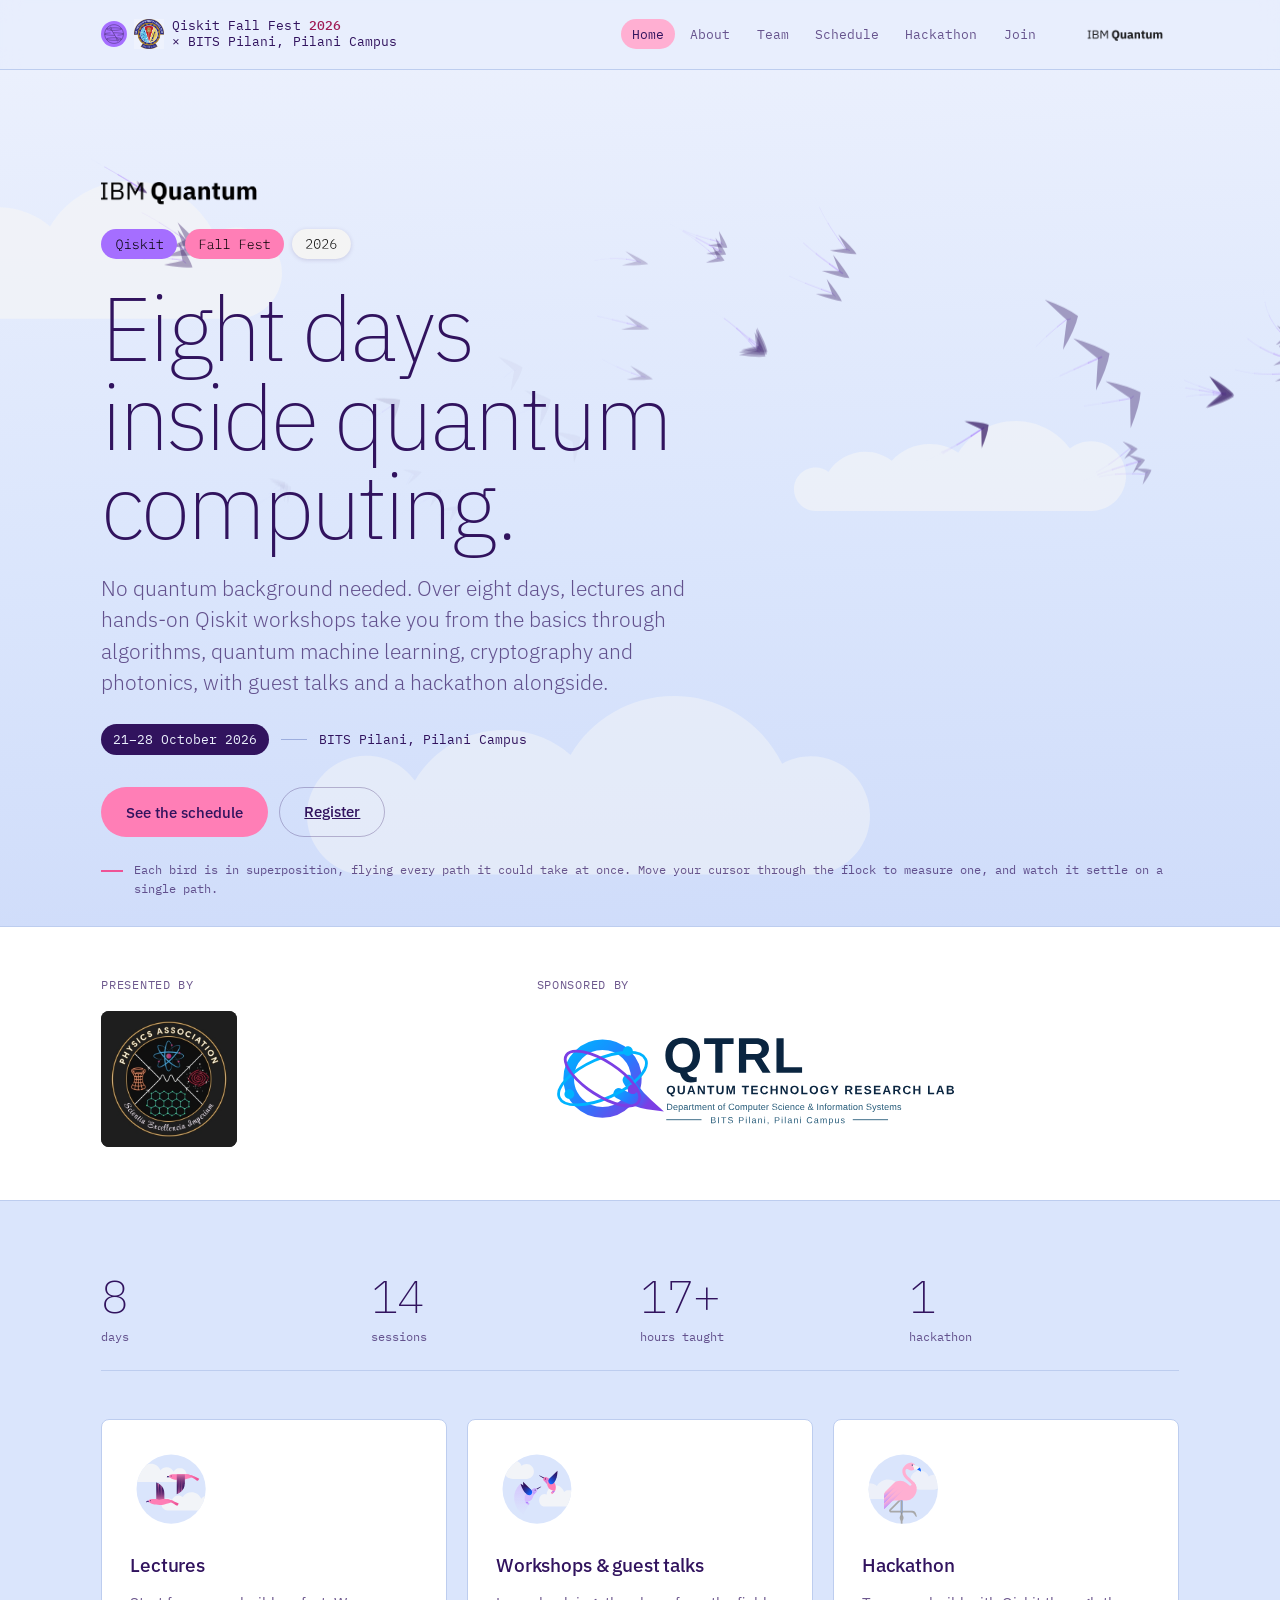
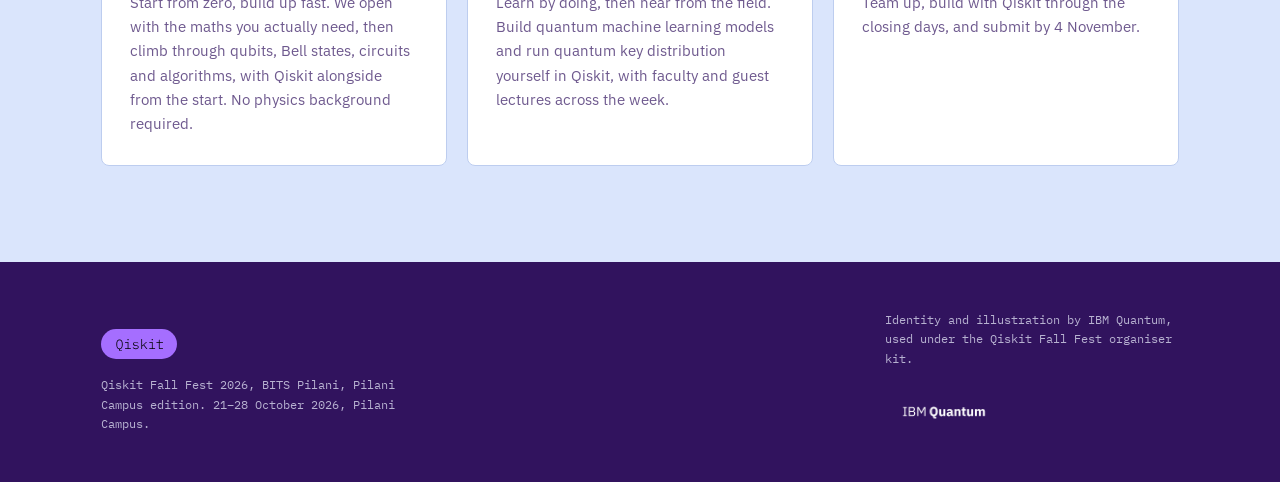
==== commit c09203e0: "Replace hackathon results with the 4 November deadline Rename the Results step to Deadline, drop the" ====
--- a/index.html
+++ b/index.html
@@ -122,7 +122,7 @@
       <article class="strand">
         <img src="/stickers/bird-flamingo.svg" alt="" class="strand-medallion">
         <h3>Hackathon</h3>
-        <p>Team up, build with Qiskit through the closing days, and find out how you stack up when results are announced on 4 November.</p>
+        <p>Team up, build with Qiskit through the closing days, and submit by 4 November.</p>
       </article>
     </div>
   </div>
@@ -238,7 +238,7 @@
     <div class="page-head">
       <p class="eyebrow">Hackathon</p>
       <h2>You build with what the week taught you.</h2>
-      <p class="page-lead">The hackathon is the last thread of the programme, not a separate contest. The problem statements are out: they were introduced on Tuesday 27 October, and results are announced on 4 November. There are two tracks. Work alone or in a team of up to 3. Submission will open soon.</p>
+      <p class="page-lead">The hackathon is the last thread of the programme, not a separate contest. The problem statements are out: they were introduced on Tuesday 27 October. There are two tracks. Work alone or in a team of up to 3. Submission will open soon, and the deadline is 4 November.</p>
     </div>
 
     <div class="hack-arc">
@@ -254,8 +254,8 @@
       </div>
       <div class="arc-step">
         <p class="arc-when">4 November</p>
-        <h3 style="font-size: 1.75rem; font-weight: 700;">Results</h3>
-        <p>Results are announced once judging for both tracks is done.</p>
+        <h3 style="font-size: 1.75rem; font-weight: 700;">Deadline</h3>
+        <p>Last day to submit, for both tracks.</p>
       </div>
     </div>
 
